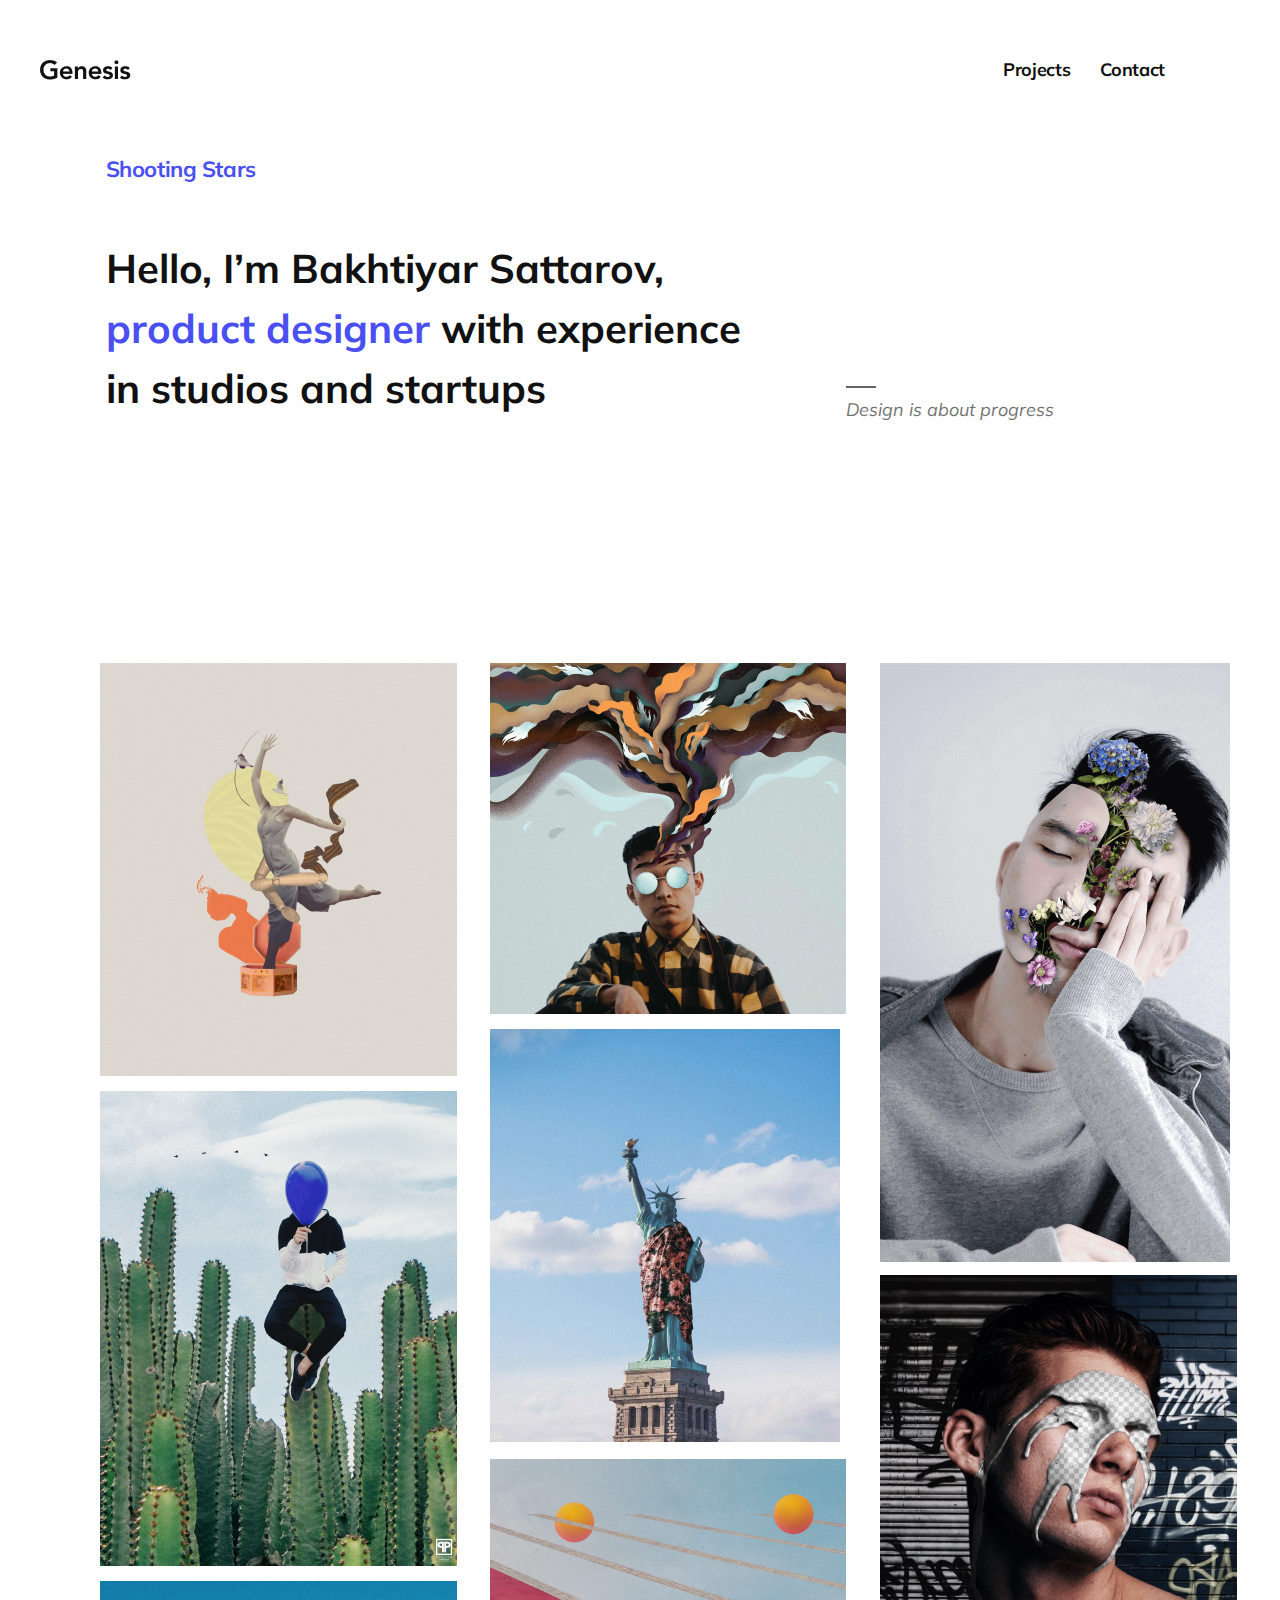
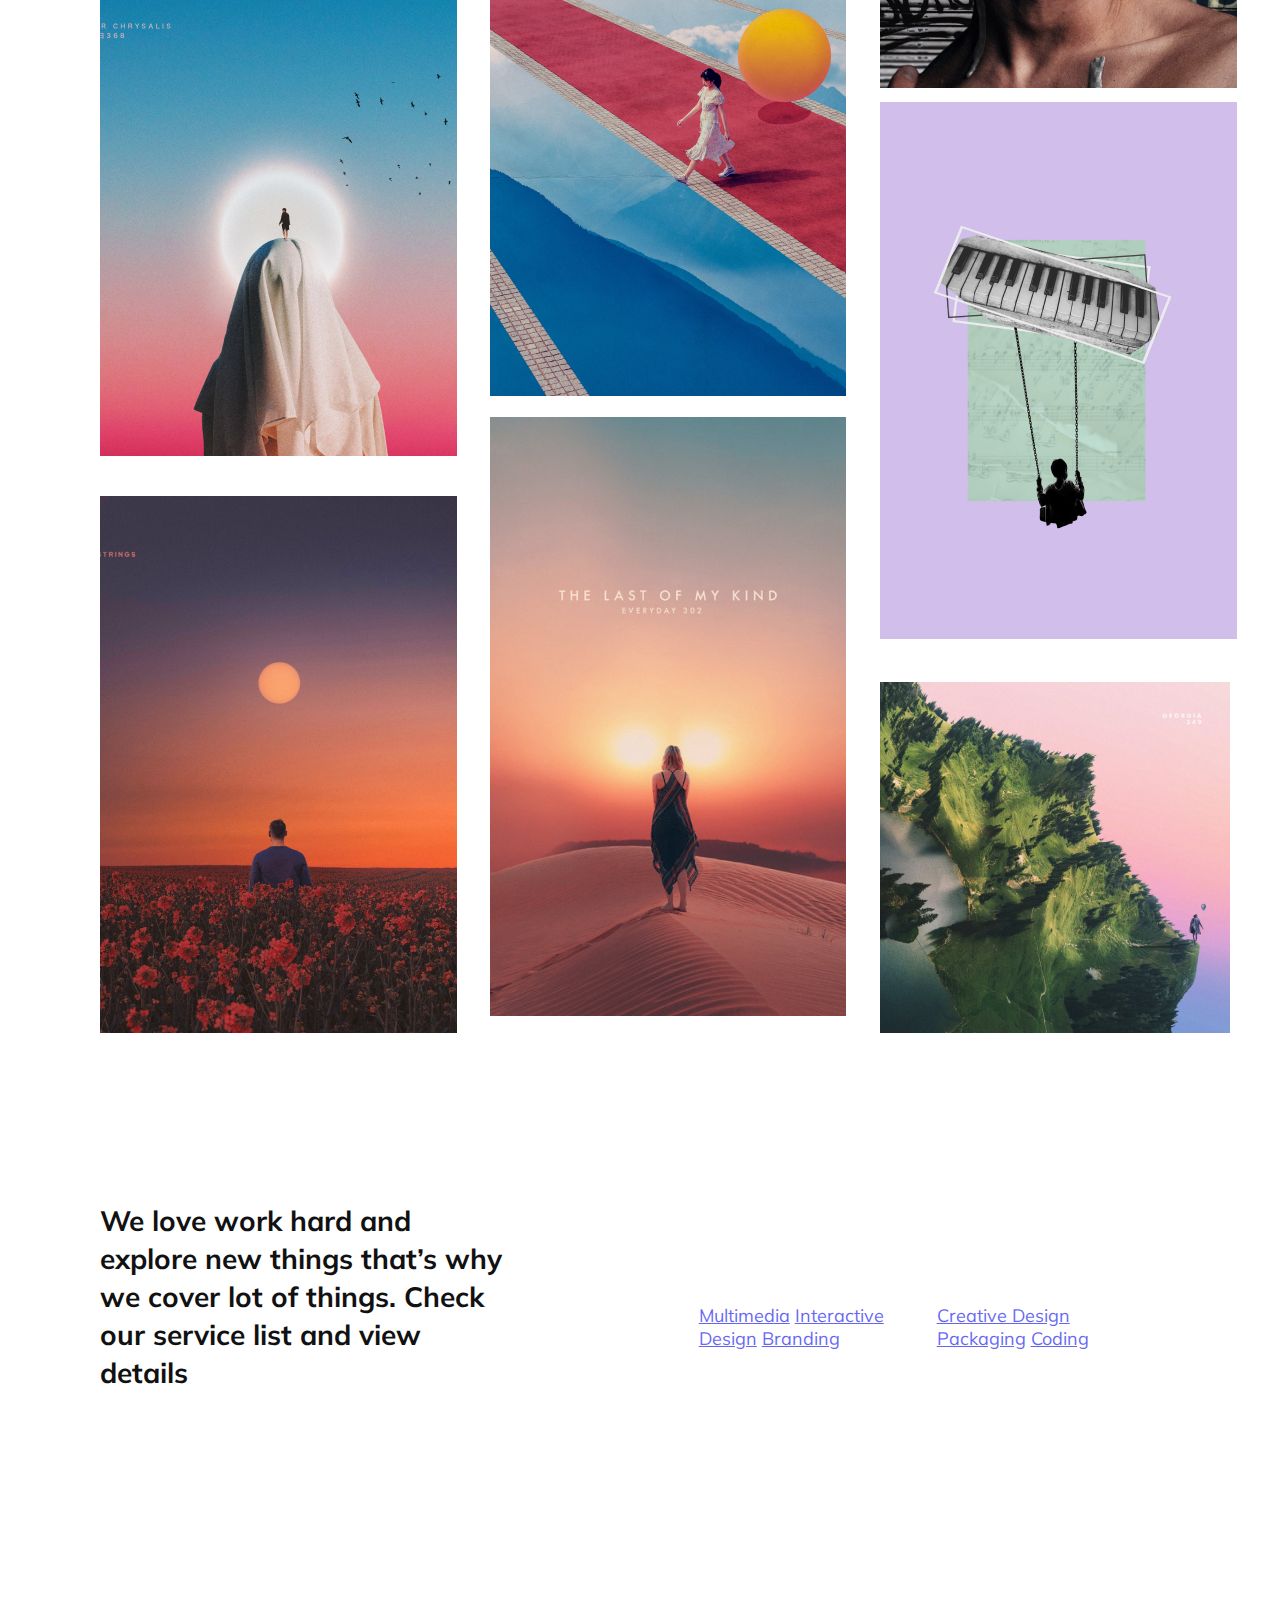
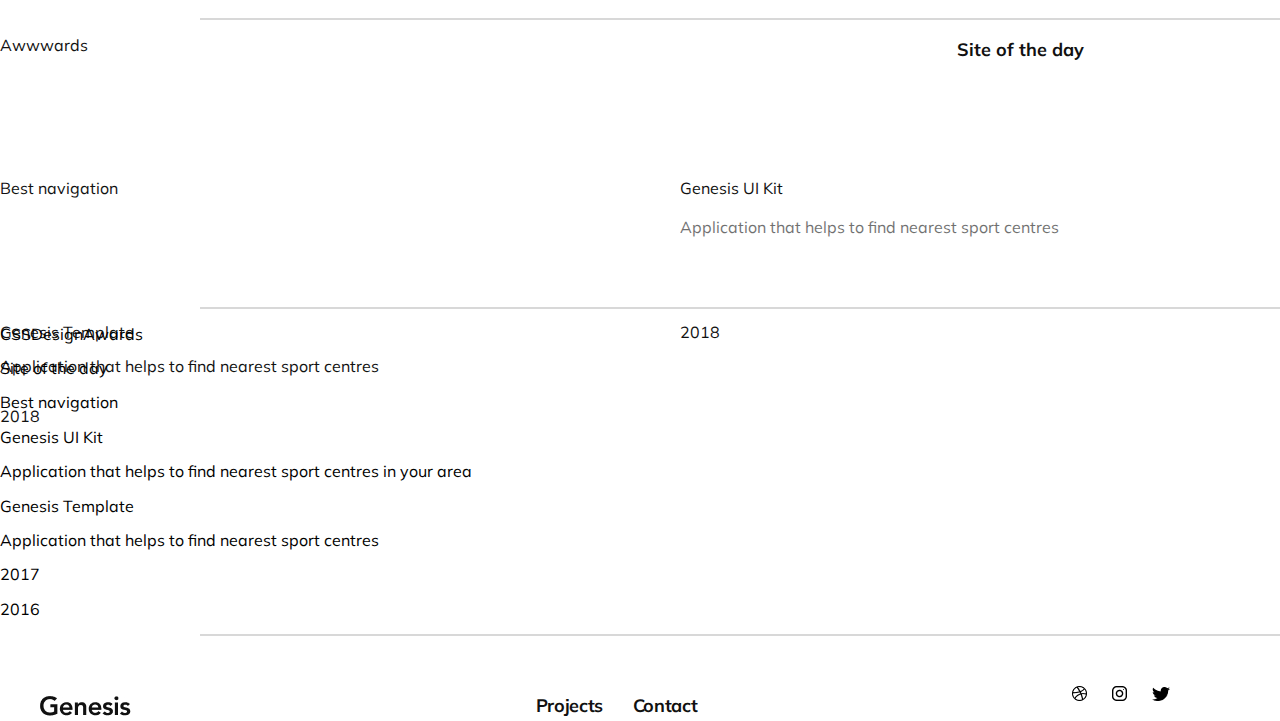
==== index.html @ 19cd3005 "commented and organized the sections in index.html" ====
<!DOCTYPE html>
<html lang="en">
<head>
    <meta charset="UTF-8">
    <meta http-equiv="X-UA-Compatible" content="IE=edge">
    <meta name="viewport" content="width=device-width, initial-scale=1.0">
    <link rel="stylesheet" href="Styles/normalize.css">
    <link rel="stylesheet" href="Styles/index.css">
    <link href="https://fonts.googleapis.com/css2?family=Mulish:wght@200;300;400;500;800&family=Roboto:wght@100;500&display=swap" rel="stylesheet">
    <title>Home </title>
</head>
<body>
    <!--Header-->
    <header>
        <div class="header">
            <div class="logo" ><img src="images/Logogene.jpeg" alt=""></div>
             <div class="navbar">
                   <nav>
                       <ul class="links">
                           <li class="link1"><a href="project-detail.html"> Projects</a></li>
                           <li class="link2"><a href="contact.html"> Contact</a></li>
                       </ul>
                   </nav>
              </div>
        </div>
    </header>


    <!--Main section-1-->
    <main>
        <section class="firstsection">
            <div class="shootingstars">
                <p class="textSS">Shooting Stars</p>
                <h2 class="hello-im">
                    Hello, I’m Bakhtiyar Sattarov,
                    <span class="blue">product designer</span>
                     with experience
                    in studios and startups
                </h2>
            </div>
            <div class="Designisabout">
                <p><span class="the-line"></span>Design is about progress</p>
            </div>

        </section>

        <!--Main section-2-->
        <section>
            <div class="grid-container">
                <div class="img-item1">
                    <img src="images/HomeImg1.jpeg" alt="image1">
                </div>

                <div class="img-item2">
                    <img src="images/HomeImg2.jpeg" alt="image1">
                </div>

                <div class="img-item3">
                    <img src="images/homeImg3.jpeg" alt="image1">
                </div>

                <div class="img-item4">
                    <img src="images/HomeImg4.jpeg" alt="image1">
                </div>

                <div class="img-item5">
                    <img src="images/HomeImg5.jpeg" alt="image1">
                </div>

                <div class="img-item6">
                    <img src="images/HomeImg6.jpeg" alt="image1">
                </div>
                <div class="img-item7">
                    <img src="images/HomeImg7.jpeg" alt="image1">
                </div>
                <div class="img-item8">
                    <img src="images/HomeImg8.jpeg" alt="image1">
                </div>
                <div class="img-item9">
                    <img src="images/HomeImg9.jpeg" alt="image1">
                </div>
                <div class="img-item10">
                    <img src="images/HomeImg10.jpeg" alt="image1">
                </div>
                <div class="img-item11">
                    <img src="images/HomeImg11.jpeg" alt="image1">
                </div>
                <div class="img-item12">
                    <img src="images/HomeImg12.jpeg" alt="image1">
                </div>
            </div>


    <!--Main section-3-->
        </section>
        <section class="welovetext">
          <p class="welovepara">We love work hard and explore new things 
            that’s why we cover lot of things. Check our 
            service list and view details</p>
          <div class="multimedia">
            <ul>
                <a href="#">Multimedia</a>
                <a href="#">Interactive Design</a>
                <a href="#">Branding</a>
            </ul>
            <ul>
                <a href="#">Creative Design</a>
                <a href="#">Packaging</a>
                <a href="#">Coding</a>
            </ul>
          </div>
        </section>
        <section>

            <div class="borderline"></div>
            
            <div class="container-1">
                 <div><p class="awwards">Awwwards</p></div>
                 <div class="SiteOf"><p>Site of the day</p></div>
                 <div class="BestNavi"><p>Best navigation</p></div>
                 <div>
                    <p class="genkit">Genesis UI Kit</p> 
                    <p class="Application"> Application that helps to find nearest sport centres</p>
                 </div>
                 <div>
                    <p>Genesis Template</p>
                    <p>Application that helps to find nearest sport centres</p>
                 </div>
                <div> <p class="2018">2018</p></div> 
                <div><p class="2018">2018</p></div>
            </div>
             
            <div class="borderline"></div>

            <div class="container-2">
                <div class="CSSDesignAwards"><p >CSSDesignAwards</p></div>
                <div class="sitebest">
                    <p> Site of the day</p>
                    <p>Best navigation</p>
                </div>
                
                <div class="genesisTEMKIT">
                    <p>Genesis UI Kit</p>
                    <p>Application that helps to find nearest sport centres
                        in your area</p>
                    <p>Genesis Template</p>
                    <p>Application that helps to find nearest sport centres</p>
                </div>
              
                <div class="2017-2016">
                    <p>2017</p>
                <p>2016</p>
                </div>

            </div>

            <div class="borderline"></div>
        </section>
    </main>


    <!--Footer-->
    <footer>
        <div class="footer">
            <div class="header">
                <div class="logo" ><img src="images/Logogene.jpeg" alt=""></div>
                 <div class="navbar">
                       <nav>
                           <ul class="links">
                               <li class="link1"><a href="project-detail.html"> Projects</a></li>
                               <li class="link2"><a href="contact.html"> Contact</a></li>
                           </ul>
                       </nav>
                  </div>
                  <div class="socialslogo">
                    <img src="images/dribbble-logo.png" alt="Basketball">
                    <img src="images/instagram.png" alt="instagram logo">
                    <img src="images/twitter-logo-silhouette.png" alt="Twitter Logo">
                </div>
            </div>
        </div>

    </footer>
</body>
</html>
---- Styles/index.css ----
/* Home Page START*/
body {
  width: 1360px;
  height: 3840px;
  font-family: "Mulish";
  font-style: normal;
}

/*Header section*/
.header {
  display: -webkit-box;
  display: -ms-flexbox;
  display: flex;
  -webkit-box-orient: horizontal;
  -webkit-box-direction: normal;
      -ms-flex-direction: row;
          flex-direction: row;
  -webkit-box-pack: justify;
      -ms-flex-pack: justify;
          justify-content: space-between;
  -ms-flex-line-pack: center;
      align-content: center;
  max-width: 1180px;
  height: 23px;
  font-size: 18px;
  font-weight: 700;
  line-height: 23px;
  margin-top: 40px;
}

.logo {
  margin-left: 40px;
  margin-top: 20px;
}

.navbar a {
  text-decoration: none;
  margin: 15px;
  font-style: normal;
  font-weight: 700;
  font-size: 18px;
  line-height: 23px;
  letter-spacing: -0.346154px;
  color: #111111;
}

.links {
  display: -webkit-box;
  display: -ms-flexbox;
  display: flex;
  -webkit-box-orient: horizontal;
  -webkit-box-direction: normal;
      -ms-flex-direction: row;
          flex-direction: row;
  list-style: none;
}

.link1:hover, .link2:hover {
  color: #4A4FF2;
  text-decoration: underline;
}

/* First Section start*/
.firstsection {
  display: -webkit-box;
  display: -ms-flexbox;
  display: flex;
  -webkit-box-orient: horizontal;
  -webkit-box-direction: normal;
      -ms-flex-direction: row;
          flex-direction: row;
  -webkit-box-pack: space-evenly;
      -ms-flex-pack: space-evenly;
          justify-content: space-evenly;
  height: 500px;
}

.shootingstars {
  display: -webkit-box;
  display: -ms-flexbox;
  display: flex;
  -webkit-box-pack: start;
      -ms-flex-pack: start;
          justify-content: flex-start;
  text-align: start;
  -webkit-box-orient: vertical;
  -webkit-box-direction: normal;
      -ms-flex-direction: column;
          flex-direction: column;
  max-width: 635px;
  height: 251px;
  margin-top: 70px;
}

.textSS {
  font-weight: 700;
  font-size: 22px;
  line-height: 28px;
  letter-spacing: -0.423077px;
  color: #4A4FF2;
}

.hello-im {
  font-weight: 700;
  font-size: 40px;
  line-height: 60px;
  color: #111111;
}

.productdesigner {
  font-weight: 700;
  font-size: 40px;
  line-height: 60px;
  color: #4A4FF2;
}

.blue {
  color: #4A4FF2;
}

.Designisabout {
  display: -webkit-box;
  display: -ms-flexbox;
  display: flex;
  -webkit-box-pack: end;
      -ms-flex-pack: end;
          justify-content: flex-end;
  padding-right: 200px;
  font-style: italic;
  font-weight: 400;
  font-size: 18px;
  line-height: 23px;
  color: #111111;
  mix-blend-mode: normal;
  opacity: 0.6;
  margin-top: 300px;
}

.the-line {
  display: block;
  height: 2px;
  width: 30px;
  background-color: black;
  border-radius: 0px;
  margin-top: 5px;
  margin-bottom: 10px;
}

/* First Section end*/
/* Grid-container Start*/
.grid-container {
  display: -ms-grid;
  display: grid;
  margin: 100px;
  -ms-grid-columns: 1fr 10px 1fr 10px 1fr 10px 1fr 10px 1fr 10px 1fr 10px 1fr 10px 1fr 10px 1fr;
  grid-template-columns: repeat(9, 1fr);
  -ms-grid-rows: 1 10px 1 10px 1 10px 1 10px 1 10px 1 10px 1 10px 1 10px 1 10px 1 10px 1 10px 1 10px 1 10px 1 10px 1 10px 1 10px 1 10px 1 10px 1 10px 1 10px 1 10px 1 10px 1 10px 1 10px 1 10px 1 10px 1 10px 1 10px 1 10px 1 10px 1 10px 1;
  grid-template-rows: repeat(32, 1);
  gap: 10px;
  -webkit-box-pack: space-evenly;
      -ms-flex-pack: space-evenly;
          justify-content: space-evenly;
  -ms-flex-line-pack: center;
      align-content: center;
}
.grid-container > *:nth-child(1) {
  -ms-grid-row: 1;
  -ms-grid-column: 1;
}
.grid-container > *:nth-child(2) {
  -ms-grid-row: 1;
  -ms-grid-column: 3;
}
.grid-container > *:nth-child(3) {
  -ms-grid-row: 1;
  -ms-grid-column: 5;
}
.grid-container > *:nth-child(4) {
  -ms-grid-row: 1;
  -ms-grid-column: 7;
}
.grid-container > *:nth-child(5) {
  -ms-grid-row: 1;
  -ms-grid-column: 9;
}
.grid-container > *:nth-child(6) {
  -ms-grid-row: 1;
  -ms-grid-column: 11;
}
.grid-container > *:nth-child(7) {
  -ms-grid-row: 1;
  -ms-grid-column: 13;
}
.grid-container > *:nth-child(8) {
  -ms-grid-row: 1;
  -ms-grid-column: 15;
}
.grid-container > *:nth-child(9) {
  -ms-grid-row: 1;
  -ms-grid-column: 17;
}
.grid-container > *:nth-child(10) {
  -ms-grid-row: 3;
  -ms-grid-column: 1;
}
.grid-container > *:nth-child(11) {
  -ms-grid-row: 3;
  -ms-grid-column: 3;
}
.grid-container > *:nth-child(12) {
  -ms-grid-row: 3;
  -ms-grid-column: 5;
}
.grid-container > *:nth-child(13) {
  -ms-grid-row: 3;
  -ms-grid-column: 7;
}
.grid-container > *:nth-child(14) {
  -ms-grid-row: 3;
  -ms-grid-column: 9;
}
.grid-container > *:nth-child(15) {
  -ms-grid-row: 3;
  -ms-grid-column: 11;
}
.grid-container > *:nth-child(16) {
  -ms-grid-row: 3;
  -ms-grid-column: 13;
}
.grid-container > *:nth-child(17) {
  -ms-grid-row: 3;
  -ms-grid-column: 15;
}
.grid-container > *:nth-child(18) {
  -ms-grid-row: 3;
  -ms-grid-column: 17;
}
.grid-container > *:nth-child(19) {
  -ms-grid-row: 5;
  -ms-grid-column: 1;
}
.grid-container > *:nth-child(20) {
  -ms-grid-row: 5;
  -ms-grid-column: 3;
}
.grid-container > *:nth-child(21) {
  -ms-grid-row: 5;
  -ms-grid-column: 5;
}
.grid-container > *:nth-child(22) {
  -ms-grid-row: 5;
  -ms-grid-column: 7;
}
.grid-container > *:nth-child(23) {
  -ms-grid-row: 5;
  -ms-grid-column: 9;
}
.grid-container > *:nth-child(24) {
  -ms-grid-row: 5;
  -ms-grid-column: 11;
}
.grid-container > *:nth-child(25) {
  -ms-grid-row: 5;
  -ms-grid-column: 13;
}
.grid-container > *:nth-child(26) {
  -ms-grid-row: 5;
  -ms-grid-column: 15;
}
.grid-container > *:nth-child(27) {
  -ms-grid-row: 5;
  -ms-grid-column: 17;
}
.grid-container > *:nth-child(28) {
  -ms-grid-row: 7;
  -ms-grid-column: 1;
}
.grid-container > *:nth-child(29) {
  -ms-grid-row: 7;
  -ms-grid-column: 3;
}
.grid-container > *:nth-child(30) {
  -ms-grid-row: 7;
  -ms-grid-column: 5;
}
.grid-container > *:nth-child(31) {
  -ms-grid-row: 7;
  -ms-grid-column: 7;
}
.grid-container > *:nth-child(32) {
  -ms-grid-row: 7;
  -ms-grid-column: 9;
}
.grid-container > *:nth-child(33) {
  -ms-grid-row: 7;
  -ms-grid-column: 11;
}
.grid-container > *:nth-child(34) {
  -ms-grid-row: 7;
  -ms-grid-column: 13;
}
.grid-container > *:nth-child(35) {
  -ms-grid-row: 7;
  -ms-grid-column: 15;
}
.grid-container > *:nth-child(36) {
  -ms-grid-row: 7;
  -ms-grid-column: 17;
}
.grid-container > *:nth-child(37) {
  -ms-grid-row: 9;
  -ms-grid-column: 1;
}
.grid-container > *:nth-child(38) {
  -ms-grid-row: 9;
  -ms-grid-column: 3;
}
.grid-container > *:nth-child(39) {
  -ms-grid-row: 9;
  -ms-grid-column: 5;
}
.grid-container > *:nth-child(40) {
  -ms-grid-row: 9;
  -ms-grid-column: 7;
}
.grid-container > *:nth-child(41) {
  -ms-grid-row: 9;
  -ms-grid-column: 9;
}
.grid-container > *:nth-child(42) {
  -ms-grid-row: 9;
  -ms-grid-column: 11;
}
.grid-container > *:nth-child(43) {
  -ms-grid-row: 9;
  -ms-grid-column: 13;
}
.grid-container > *:nth-child(44) {
  -ms-grid-row: 9;
  -ms-grid-column: 15;
}
.grid-container > *:nth-child(45) {
  -ms-grid-row: 9;
  -ms-grid-column: 17;
}
.grid-container > *:nth-child(46) {
  -ms-grid-row: 11;
  -ms-grid-column: 1;
}
.grid-container > *:nth-child(47) {
  -ms-grid-row: 11;
  -ms-grid-column: 3;
}
.grid-container > *:nth-child(48) {
  -ms-grid-row: 11;
  -ms-grid-column: 5;
}
.grid-container > *:nth-child(49) {
  -ms-grid-row: 11;
  -ms-grid-column: 7;
}
.grid-container > *:nth-child(50) {
  -ms-grid-row: 11;
  -ms-grid-column: 9;
}
.grid-container > *:nth-child(51) {
  -ms-grid-row: 11;
  -ms-grid-column: 11;
}
.grid-container > *:nth-child(52) {
  -ms-grid-row: 11;
  -ms-grid-column: 13;
}
.grid-container > *:nth-child(53) {
  -ms-grid-row: 11;
  -ms-grid-column: 15;
}
.grid-container > *:nth-child(54) {
  -ms-grid-row: 11;
  -ms-grid-column: 17;
}
.grid-container > *:nth-child(55) {
  -ms-grid-row: 13;
  -ms-grid-column: 1;
}
.grid-container > *:nth-child(56) {
  -ms-grid-row: 13;
  -ms-grid-column: 3;
}
.grid-container > *:nth-child(57) {
  -ms-grid-row: 13;
  -ms-grid-column: 5;
}
.grid-container > *:nth-child(58) {
  -ms-grid-row: 13;
  -ms-grid-column: 7;
}
.grid-container > *:nth-child(59) {
  -ms-grid-row: 13;
  -ms-grid-column: 9;
}
.grid-container > *:nth-child(60) {
  -ms-grid-row: 13;
  -ms-grid-column: 11;
}
.grid-container > *:nth-child(61) {
  -ms-grid-row: 13;
  -ms-grid-column: 13;
}
.grid-container > *:nth-child(62) {
  -ms-grid-row: 13;
  -ms-grid-column: 15;
}
.grid-container > *:nth-child(63) {
  -ms-grid-row: 13;
  -ms-grid-column: 17;
}
.grid-container > *:nth-child(64) {
  -ms-grid-row: 15;
  -ms-grid-column: 1;
}
.grid-container > *:nth-child(65) {
  -ms-grid-row: 15;
  -ms-grid-column: 3;
}
.grid-container > *:nth-child(66) {
  -ms-grid-row: 15;
  -ms-grid-column: 5;
}
.grid-container > *:nth-child(67) {
  -ms-grid-row: 15;
  -ms-grid-column: 7;
}
.grid-container > *:nth-child(68) {
  -ms-grid-row: 15;
  -ms-grid-column: 9;
}
.grid-container > *:nth-child(69) {
  -ms-grid-row: 15;
  -ms-grid-column: 11;
}
.grid-container > *:nth-child(70) {
  -ms-grid-row: 15;
  -ms-grid-column: 13;
}
.grid-container > *:nth-child(71) {
  -ms-grid-row: 15;
  -ms-grid-column: 15;
}
.grid-container > *:nth-child(72) {
  -ms-grid-row: 15;
  -ms-grid-column: 17;
}
.grid-container > *:nth-child(73) {
  -ms-grid-row: 17;
  -ms-grid-column: 1;
}
.grid-container > *:nth-child(74) {
  -ms-grid-row: 17;
  -ms-grid-column: 3;
}
.grid-container > *:nth-child(75) {
  -ms-grid-row: 17;
  -ms-grid-column: 5;
}
.grid-container > *:nth-child(76) {
  -ms-grid-row: 17;
  -ms-grid-column: 7;
}
.grid-container > *:nth-child(77) {
  -ms-grid-row: 17;
  -ms-grid-column: 9;
}
.grid-container > *:nth-child(78) {
  -ms-grid-row: 17;
  -ms-grid-column: 11;
}
.grid-container > *:nth-child(79) {
  -ms-grid-row: 17;
  -ms-grid-column: 13;
}
.grid-container > *:nth-child(80) {
  -ms-grid-row: 17;
  -ms-grid-column: 15;
}
.grid-container > *:nth-child(81) {
  -ms-grid-row: 17;
  -ms-grid-column: 17;
}
.grid-container > *:nth-child(82) {
  -ms-grid-row: 19;
  -ms-grid-column: 1;
}
.grid-container > *:nth-child(83) {
  -ms-grid-row: 19;
  -ms-grid-column: 3;
}
.grid-container > *:nth-child(84) {
  -ms-grid-row: 19;
  -ms-grid-column: 5;
}
.grid-container > *:nth-child(85) {
  -ms-grid-row: 19;
  -ms-grid-column: 7;
}
.grid-container > *:nth-child(86) {
  -ms-grid-row: 19;
  -ms-grid-column: 9;
}
.grid-container > *:nth-child(87) {
  -ms-grid-row: 19;
  -ms-grid-column: 11;
}
.grid-container > *:nth-child(88) {
  -ms-grid-row: 19;
  -ms-grid-column: 13;
}
.grid-container > *:nth-child(89) {
  -ms-grid-row: 19;
  -ms-grid-column: 15;
}
.grid-container > *:nth-child(90) {
  -ms-grid-row: 19;
  -ms-grid-column: 17;
}
.grid-container > *:nth-child(91) {
  -ms-grid-row: 21;
  -ms-grid-column: 1;
}
.grid-container > *:nth-child(92) {
  -ms-grid-row: 21;
  -ms-grid-column: 3;
}
.grid-container > *:nth-child(93) {
  -ms-grid-row: 21;
  -ms-grid-column: 5;
}
.grid-container > *:nth-child(94) {
  -ms-grid-row: 21;
  -ms-grid-column: 7;
}
.grid-container > *:nth-child(95) {
  -ms-grid-row: 21;
  -ms-grid-column: 9;
}
.grid-container > *:nth-child(96) {
  -ms-grid-row: 21;
  -ms-grid-column: 11;
}
.grid-container > *:nth-child(97) {
  -ms-grid-row: 21;
  -ms-grid-column: 13;
}
.grid-container > *:nth-child(98) {
  -ms-grid-row: 21;
  -ms-grid-column: 15;
}
.grid-container > *:nth-child(99) {
  -ms-grid-row: 21;
  -ms-grid-column: 17;
}
.grid-container > *:nth-child(100) {
  -ms-grid-row: 23;
  -ms-grid-column: 1;
}
.grid-container > *:nth-child(101) {
  -ms-grid-row: 23;
  -ms-grid-column: 3;
}
.grid-container > *:nth-child(102) {
  -ms-grid-row: 23;
  -ms-grid-column: 5;
}
.grid-container > *:nth-child(103) {
  -ms-grid-row: 23;
  -ms-grid-column: 7;
}
.grid-container > *:nth-child(104) {
  -ms-grid-row: 23;
  -ms-grid-column: 9;
}
.grid-container > *:nth-child(105) {
  -ms-grid-row: 23;
  -ms-grid-column: 11;
}
.grid-container > *:nth-child(106) {
  -ms-grid-row: 23;
  -ms-grid-column: 13;
}
.grid-container > *:nth-child(107) {
  -ms-grid-row: 23;
  -ms-grid-column: 15;
}
.grid-container > *:nth-child(108) {
  -ms-grid-row: 23;
  -ms-grid-column: 17;
}
.grid-container > *:nth-child(109) {
  -ms-grid-row: 25;
  -ms-grid-column: 1;
}
.grid-container > *:nth-child(110) {
  -ms-grid-row: 25;
  -ms-grid-column: 3;
}
.grid-container > *:nth-child(111) {
  -ms-grid-row: 25;
  -ms-grid-column: 5;
}
.grid-container > *:nth-child(112) {
  -ms-grid-row: 25;
  -ms-grid-column: 7;
}
.grid-container > *:nth-child(113) {
  -ms-grid-row: 25;
  -ms-grid-column: 9;
}
.grid-container > *:nth-child(114) {
  -ms-grid-row: 25;
  -ms-grid-column: 11;
}
.grid-container > *:nth-child(115) {
  -ms-grid-row: 25;
  -ms-grid-column: 13;
}
.grid-container > *:nth-child(116) {
  -ms-grid-row: 25;
  -ms-grid-column: 15;
}
.grid-container > *:nth-child(117) {
  -ms-grid-row: 25;
  -ms-grid-column: 17;
}
.grid-container > *:nth-child(118) {
  -ms-grid-row: 27;
  -ms-grid-column: 1;
}
.grid-container > *:nth-child(119) {
  -ms-grid-row: 27;
  -ms-grid-column: 3;
}
.grid-container > *:nth-child(120) {
  -ms-grid-row: 27;
  -ms-grid-column: 5;
}
.grid-container > *:nth-child(121) {
  -ms-grid-row: 27;
  -ms-grid-column: 7;
}
.grid-container > *:nth-child(122) {
  -ms-grid-row: 27;
  -ms-grid-column: 9;
}
.grid-container > *:nth-child(123) {
  -ms-grid-row: 27;
  -ms-grid-column: 11;
}
.grid-container > *:nth-child(124) {
  -ms-grid-row: 27;
  -ms-grid-column: 13;
}
.grid-container > *:nth-child(125) {
  -ms-grid-row: 27;
  -ms-grid-column: 15;
}
.grid-container > *:nth-child(126) {
  -ms-grid-row: 27;
  -ms-grid-column: 17;
}
.grid-container > *:nth-child(127) {
  -ms-grid-row: 29;
  -ms-grid-column: 1;
}
.grid-container > *:nth-child(128) {
  -ms-grid-row: 29;
  -ms-grid-column: 3;
}
.grid-container > *:nth-child(129) {
  -ms-grid-row: 29;
  -ms-grid-column: 5;
}
.grid-container > *:nth-child(130) {
  -ms-grid-row: 29;
  -ms-grid-column: 7;
}
.grid-container > *:nth-child(131) {
  -ms-grid-row: 29;
  -ms-grid-column: 9;
}
.grid-container > *:nth-child(132) {
  -ms-grid-row: 29;
  -ms-grid-column: 11;
}
.grid-container > *:nth-child(133) {
  -ms-grid-row: 29;
  -ms-grid-column: 13;
}
.grid-container > *:nth-child(134) {
  -ms-grid-row: 29;
  -ms-grid-column: 15;
}
.grid-container > *:nth-child(135) {
  -ms-grid-row: 29;
  -ms-grid-column: 17;
}
.grid-container > *:nth-child(136) {
  -ms-grid-row: 31;
  -ms-grid-column: 1;
}
.grid-container > *:nth-child(137) {
  -ms-grid-row: 31;
  -ms-grid-column: 3;
}
.grid-container > *:nth-child(138) {
  -ms-grid-row: 31;
  -ms-grid-column: 5;
}
.grid-container > *:nth-child(139) {
  -ms-grid-row: 31;
  -ms-grid-column: 7;
}
.grid-container > *:nth-child(140) {
  -ms-grid-row: 31;
  -ms-grid-column: 9;
}
.grid-container > *:nth-child(141) {
  -ms-grid-row: 31;
  -ms-grid-column: 11;
}
.grid-container > *:nth-child(142) {
  -ms-grid-row: 31;
  -ms-grid-column: 13;
}
.grid-container > *:nth-child(143) {
  -ms-grid-row: 31;
  -ms-grid-column: 15;
}
.grid-container > *:nth-child(144) {
  -ms-grid-row: 31;
  -ms-grid-column: 17;
}
.grid-container > *:nth-child(145) {
  -ms-grid-row: 33;
  -ms-grid-column: 1;
}
.grid-container > *:nth-child(146) {
  -ms-grid-row: 33;
  -ms-grid-column: 3;
}
.grid-container > *:nth-child(147) {
  -ms-grid-row: 33;
  -ms-grid-column: 5;
}
.grid-container > *:nth-child(148) {
  -ms-grid-row: 33;
  -ms-grid-column: 7;
}
.grid-container > *:nth-child(149) {
  -ms-grid-row: 33;
  -ms-grid-column: 9;
}
.grid-container > *:nth-child(150) {
  -ms-grid-row: 33;
  -ms-grid-column: 11;
}
.grid-container > *:nth-child(151) {
  -ms-grid-row: 33;
  -ms-grid-column: 13;
}
.grid-container > *:nth-child(152) {
  -ms-grid-row: 33;
  -ms-grid-column: 15;
}
.grid-container > *:nth-child(153) {
  -ms-grid-row: 33;
  -ms-grid-column: 17;
}
.grid-container > *:nth-child(154) {
  -ms-grid-row: 35;
  -ms-grid-column: 1;
}
.grid-container > *:nth-child(155) {
  -ms-grid-row: 35;
  -ms-grid-column: 3;
}
.grid-container > *:nth-child(156) {
  -ms-grid-row: 35;
  -ms-grid-column: 5;
}
.grid-container > *:nth-child(157) {
  -ms-grid-row: 35;
  -ms-grid-column: 7;
}
.grid-container > *:nth-child(158) {
  -ms-grid-row: 35;
  -ms-grid-column: 9;
}
.grid-container > *:nth-child(159) {
  -ms-grid-row: 35;
  -ms-grid-column: 11;
}
.grid-container > *:nth-child(160) {
  -ms-grid-row: 35;
  -ms-grid-column: 13;
}
.grid-container > *:nth-child(161) {
  -ms-grid-row: 35;
  -ms-grid-column: 15;
}
.grid-container > *:nth-child(162) {
  -ms-grid-row: 35;
  -ms-grid-column: 17;
}
.grid-container > *:nth-child(163) {
  -ms-grid-row: 37;
  -ms-grid-column: 1;
}
.grid-container > *:nth-child(164) {
  -ms-grid-row: 37;
  -ms-grid-column: 3;
}
.grid-container > *:nth-child(165) {
  -ms-grid-row: 37;
  -ms-grid-column: 5;
}
.grid-container > *:nth-child(166) {
  -ms-grid-row: 37;
  -ms-grid-column: 7;
}
.grid-container > *:nth-child(167) {
  -ms-grid-row: 37;
  -ms-grid-column: 9;
}
.grid-container > *:nth-child(168) {
  -ms-grid-row: 37;
  -ms-grid-column: 11;
}
.grid-container > *:nth-child(169) {
  -ms-grid-row: 37;
  -ms-grid-column: 13;
}
.grid-container > *:nth-child(170) {
  -ms-grid-row: 37;
  -ms-grid-column: 15;
}
.grid-container > *:nth-child(171) {
  -ms-grid-row: 37;
  -ms-grid-column: 17;
}
.grid-container > *:nth-child(172) {
  -ms-grid-row: 39;
  -ms-grid-column: 1;
}
.grid-container > *:nth-child(173) {
  -ms-grid-row: 39;
  -ms-grid-column: 3;
}
.grid-container > *:nth-child(174) {
  -ms-grid-row: 39;
  -ms-grid-column: 5;
}
.grid-container > *:nth-child(175) {
  -ms-grid-row: 39;
  -ms-grid-column: 7;
}
.grid-container > *:nth-child(176) {
  -ms-grid-row: 39;
  -ms-grid-column: 9;
}
.grid-container > *:nth-child(177) {
  -ms-grid-row: 39;
  -ms-grid-column: 11;
}
.grid-container > *:nth-child(178) {
  -ms-grid-row: 39;
  -ms-grid-column: 13;
}
.grid-container > *:nth-child(179) {
  -ms-grid-row: 39;
  -ms-grid-column: 15;
}
.grid-container > *:nth-child(180) {
  -ms-grid-row: 39;
  -ms-grid-column: 17;
}
.grid-container > *:nth-child(181) {
  -ms-grid-row: 41;
  -ms-grid-column: 1;
}
.grid-container > *:nth-child(182) {
  -ms-grid-row: 41;
  -ms-grid-column: 3;
}
.grid-container > *:nth-child(183) {
  -ms-grid-row: 41;
  -ms-grid-column: 5;
}
.grid-container > *:nth-child(184) {
  -ms-grid-row: 41;
  -ms-grid-column: 7;
}
.grid-container > *:nth-child(185) {
  -ms-grid-row: 41;
  -ms-grid-column: 9;
}
.grid-container > *:nth-child(186) {
  -ms-grid-row: 41;
  -ms-grid-column: 11;
}
.grid-container > *:nth-child(187) {
  -ms-grid-row: 41;
  -ms-grid-column: 13;
}
.grid-container > *:nth-child(188) {
  -ms-grid-row: 41;
  -ms-grid-column: 15;
}
.grid-container > *:nth-child(189) {
  -ms-grid-row: 41;
  -ms-grid-column: 17;
}
.grid-container > *:nth-child(190) {
  -ms-grid-row: 43;
  -ms-grid-column: 1;
}
.grid-container > *:nth-child(191) {
  -ms-grid-row: 43;
  -ms-grid-column: 3;
}
.grid-container > *:nth-child(192) {
  -ms-grid-row: 43;
  -ms-grid-column: 5;
}
.grid-container > *:nth-child(193) {
  -ms-grid-row: 43;
  -ms-grid-column: 7;
}
.grid-container > *:nth-child(194) {
  -ms-grid-row: 43;
  -ms-grid-column: 9;
}
.grid-container > *:nth-child(195) {
  -ms-grid-row: 43;
  -ms-grid-column: 11;
}
.grid-container > *:nth-child(196) {
  -ms-grid-row: 43;
  -ms-grid-column: 13;
}
.grid-container > *:nth-child(197) {
  -ms-grid-row: 43;
  -ms-grid-column: 15;
}
.grid-container > *:nth-child(198) {
  -ms-grid-row: 43;
  -ms-grid-column: 17;
}
.grid-container > *:nth-child(199) {
  -ms-grid-row: 45;
  -ms-grid-column: 1;
}
.grid-container > *:nth-child(200) {
  -ms-grid-row: 45;
  -ms-grid-column: 3;
}
.grid-container > *:nth-child(201) {
  -ms-grid-row: 45;
  -ms-grid-column: 5;
}
.grid-container > *:nth-child(202) {
  -ms-grid-row: 45;
  -ms-grid-column: 7;
}
.grid-container > *:nth-child(203) {
  -ms-grid-row: 45;
  -ms-grid-column: 9;
}
.grid-container > *:nth-child(204) {
  -ms-grid-row: 45;
  -ms-grid-column: 11;
}
.grid-container > *:nth-child(205) {
  -ms-grid-row: 45;
  -ms-grid-column: 13;
}
.grid-container > *:nth-child(206) {
  -ms-grid-row: 45;
  -ms-grid-column: 15;
}
.grid-container > *:nth-child(207) {
  -ms-grid-row: 45;
  -ms-grid-column: 17;
}
.grid-container > *:nth-child(208) {
  -ms-grid-row: 47;
  -ms-grid-column: 1;
}
.grid-container > *:nth-child(209) {
  -ms-grid-row: 47;
  -ms-grid-column: 3;
}
.grid-container > *:nth-child(210) {
  -ms-grid-row: 47;
  -ms-grid-column: 5;
}
.grid-container > *:nth-child(211) {
  -ms-grid-row: 47;
  -ms-grid-column: 7;
}
.grid-container > *:nth-child(212) {
  -ms-grid-row: 47;
  -ms-grid-column: 9;
}
.grid-container > *:nth-child(213) {
  -ms-grid-row: 47;
  -ms-grid-column: 11;
}
.grid-container > *:nth-child(214) {
  -ms-grid-row: 47;
  -ms-grid-column: 13;
}
.grid-container > *:nth-child(215) {
  -ms-grid-row: 47;
  -ms-grid-column: 15;
}
.grid-container > *:nth-child(216) {
  -ms-grid-row: 47;
  -ms-grid-column: 17;
}
.grid-container > *:nth-child(217) {
  -ms-grid-row: 49;
  -ms-grid-column: 1;
}
.grid-container > *:nth-child(218) {
  -ms-grid-row: 49;
  -ms-grid-column: 3;
}
.grid-container > *:nth-child(219) {
  -ms-grid-row: 49;
  -ms-grid-column: 5;
}
.grid-container > *:nth-child(220) {
  -ms-grid-row: 49;
  -ms-grid-column: 7;
}
.grid-container > *:nth-child(221) {
  -ms-grid-row: 49;
  -ms-grid-column: 9;
}
.grid-container > *:nth-child(222) {
  -ms-grid-row: 49;
  -ms-grid-column: 11;
}
.grid-container > *:nth-child(223) {
  -ms-grid-row: 49;
  -ms-grid-column: 13;
}
.grid-container > *:nth-child(224) {
  -ms-grid-row: 49;
  -ms-grid-column: 15;
}
.grid-container > *:nth-child(225) {
  -ms-grid-row: 49;
  -ms-grid-column: 17;
}
.grid-container > *:nth-child(226) {
  -ms-grid-row: 51;
  -ms-grid-column: 1;
}
.grid-container > *:nth-child(227) {
  -ms-grid-row: 51;
  -ms-grid-column: 3;
}
.grid-container > *:nth-child(228) {
  -ms-grid-row: 51;
  -ms-grid-column: 5;
}
.grid-container > *:nth-child(229) {
  -ms-grid-row: 51;
  -ms-grid-column: 7;
}
.grid-container > *:nth-child(230) {
  -ms-grid-row: 51;
  -ms-grid-column: 9;
}
.grid-container > *:nth-child(231) {
  -ms-grid-row: 51;
  -ms-grid-column: 11;
}
.grid-container > *:nth-child(232) {
  -ms-grid-row: 51;
  -ms-grid-column: 13;
}
.grid-container > *:nth-child(233) {
  -ms-grid-row: 51;
  -ms-grid-column: 15;
}
.grid-container > *:nth-child(234) {
  -ms-grid-row: 51;
  -ms-grid-column: 17;
}
.grid-container > *:nth-child(235) {
  -ms-grid-row: 53;
  -ms-grid-column: 1;
}
.grid-container > *:nth-child(236) {
  -ms-grid-row: 53;
  -ms-grid-column: 3;
}
.grid-container > *:nth-child(237) {
  -ms-grid-row: 53;
  -ms-grid-column: 5;
}
.grid-container > *:nth-child(238) {
  -ms-grid-row: 53;
  -ms-grid-column: 7;
}
.grid-container > *:nth-child(239) {
  -ms-grid-row: 53;
  -ms-grid-column: 9;
}
.grid-container > *:nth-child(240) {
  -ms-grid-row: 53;
  -ms-grid-column: 11;
}
.grid-container > *:nth-child(241) {
  -ms-grid-row: 53;
  -ms-grid-column: 13;
}
.grid-container > *:nth-child(242) {
  -ms-grid-row: 53;
  -ms-grid-column: 15;
}
.grid-container > *:nth-child(243) {
  -ms-grid-row: 53;
  -ms-grid-column: 17;
}
.grid-container > *:nth-child(244) {
  -ms-grid-row: 55;
  -ms-grid-column: 1;
}
.grid-container > *:nth-child(245) {
  -ms-grid-row: 55;
  -ms-grid-column: 3;
}
.grid-container > *:nth-child(246) {
  -ms-grid-row: 55;
  -ms-grid-column: 5;
}
.grid-container > *:nth-child(247) {
  -ms-grid-row: 55;
  -ms-grid-column: 7;
}
.grid-container > *:nth-child(248) {
  -ms-grid-row: 55;
  -ms-grid-column: 9;
}
.grid-container > *:nth-child(249) {
  -ms-grid-row: 55;
  -ms-grid-column: 11;
}
.grid-container > *:nth-child(250) {
  -ms-grid-row: 55;
  -ms-grid-column: 13;
}
.grid-container > *:nth-child(251) {
  -ms-grid-row: 55;
  -ms-grid-column: 15;
}
.grid-container > *:nth-child(252) {
  -ms-grid-row: 55;
  -ms-grid-column: 17;
}
.grid-container > *:nth-child(253) {
  -ms-grid-row: 57;
  -ms-grid-column: 1;
}
.grid-container > *:nth-child(254) {
  -ms-grid-row: 57;
  -ms-grid-column: 3;
}
.grid-container > *:nth-child(255) {
  -ms-grid-row: 57;
  -ms-grid-column: 5;
}
.grid-container > *:nth-child(256) {
  -ms-grid-row: 57;
  -ms-grid-column: 7;
}
.grid-container > *:nth-child(257) {
  -ms-grid-row: 57;
  -ms-grid-column: 9;
}
.grid-container > *:nth-child(258) {
  -ms-grid-row: 57;
  -ms-grid-column: 11;
}
.grid-container > *:nth-child(259) {
  -ms-grid-row: 57;
  -ms-grid-column: 13;
}
.grid-container > *:nth-child(260) {
  -ms-grid-row: 57;
  -ms-grid-column: 15;
}
.grid-container > *:nth-child(261) {
  -ms-grid-row: 57;
  -ms-grid-column: 17;
}
.grid-container > *:nth-child(262) {
  -ms-grid-row: 59;
  -ms-grid-column: 1;
}
.grid-container > *:nth-child(263) {
  -ms-grid-row: 59;
  -ms-grid-column: 3;
}
.grid-container > *:nth-child(264) {
  -ms-grid-row: 59;
  -ms-grid-column: 5;
}
.grid-container > *:nth-child(265) {
  -ms-grid-row: 59;
  -ms-grid-column: 7;
}
.grid-container > *:nth-child(266) {
  -ms-grid-row: 59;
  -ms-grid-column: 9;
}
.grid-container > *:nth-child(267) {
  -ms-grid-row: 59;
  -ms-grid-column: 11;
}
.grid-container > *:nth-child(268) {
  -ms-grid-row: 59;
  -ms-grid-column: 13;
}
.grid-container > *:nth-child(269) {
  -ms-grid-row: 59;
  -ms-grid-column: 15;
}
.grid-container > *:nth-child(270) {
  -ms-grid-row: 59;
  -ms-grid-column: 17;
}
.grid-container > *:nth-child(271) {
  -ms-grid-row: 61;
  -ms-grid-column: 1;
}
.grid-container > *:nth-child(272) {
  -ms-grid-row: 61;
  -ms-grid-column: 3;
}
.grid-container > *:nth-child(273) {
  -ms-grid-row: 61;
  -ms-grid-column: 5;
}
.grid-container > *:nth-child(274) {
  -ms-grid-row: 61;
  -ms-grid-column: 7;
}
.grid-container > *:nth-child(275) {
  -ms-grid-row: 61;
  -ms-grid-column: 9;
}
.grid-container > *:nth-child(276) {
  -ms-grid-row: 61;
  -ms-grid-column: 11;
}
.grid-container > *:nth-child(277) {
  -ms-grid-row: 61;
  -ms-grid-column: 13;
}
.grid-container > *:nth-child(278) {
  -ms-grid-row: 61;
  -ms-grid-column: 15;
}
.grid-container > *:nth-child(279) {
  -ms-grid-row: 61;
  -ms-grid-column: 17;
}
.grid-container > *:nth-child(280) {
  -ms-grid-row: 63;
  -ms-grid-column: 1;
}
.grid-container > *:nth-child(281) {
  -ms-grid-row: 63;
  -ms-grid-column: 3;
}
.grid-container > *:nth-child(282) {
  -ms-grid-row: 63;
  -ms-grid-column: 5;
}
.grid-container > *:nth-child(283) {
  -ms-grid-row: 63;
  -ms-grid-column: 7;
}
.grid-container > *:nth-child(284) {
  -ms-grid-row: 63;
  -ms-grid-column: 9;
}
.grid-container > *:nth-child(285) {
  -ms-grid-row: 63;
  -ms-grid-column: 11;
}
.grid-container > *:nth-child(286) {
  -ms-grid-row: 63;
  -ms-grid-column: 13;
}
.grid-container > *:nth-child(287) {
  -ms-grid-row: 63;
  -ms-grid-column: 15;
}
.grid-container > *:nth-child(288) {
  -ms-grid-row: 63;
  -ms-grid-column: 17;
}

.img-item1 {
  -ms-grid-column: 1;
      grid-column-start: 1;
  -ms-grid-column-span: 3;
  grid-column-end: 4;
  -ms-grid-row: 1;
      grid-row-start: 1;
  -ms-grid-row-span: 7;
  grid-row-end: 8;
}

.img-item2 {
  -ms-grid-column: 4;
      grid-column-start: 4;
  -ms-grid-column-span: 3;
  grid-column-end: 7;
  -ms-grid-row: 1;
      grid-row-start: 1;
  -ms-grid-row-span: 6;
  grid-row-end: 7;
}

.img-item3 {
  -ms-grid-column: 7;
      grid-column-start: 7;
  -ms-grid-column-span: 3;
  grid-column-end: 10;
  -ms-grid-row: 1;
      grid-row-start: 1;
  -ms-grid-row-span: 10;
  grid-row-end: 11;
}

.img-item4 {
  -ms-grid-column: 1;
      grid-column-start: 1;
  -ms-grid-column-span: 3;
  grid-column-end: 4;
  -ms-grid-row: 8;
      grid-row-start: 8;
  -ms-grid-row-span: 8;
  grid-row-end: 16;
}

.img-item5 {
  -ms-grid-column: 4;
      grid-column-start: 4;
  -ms-grid-column-span: 3;
  grid-column-end: 7;
  -ms-grid-row: 7;
      grid-row-start: 7;
  -ms-grid-row-span: 7;
  grid-row-end: 14;
}

.img-item6 {
  -ms-grid-column: 7;
      grid-column-start: 7;
  -ms-grid-column-span: 3;
  grid-column-end: 10;
  -ms-grid-row: 11;
      grid-row-start: 11;
  -ms-grid-row-span: 7;
  grid-row-end: 18;
}

.img-item7 {
  -ms-grid-column: 1;
      grid-column-start: 1;
  -ms-grid-column-span: 3;
  grid-column-end: 4;
  -ms-grid-row: 16;
      grid-row-start: 16;
  -ms-grid-row-span: 8;
  grid-row-end: 24;
}

.img-item8 {
  -ms-grid-column: 4;
      grid-column-start: 4;
  -ms-grid-column-span: 3;
  grid-column-end: 7;
  -ms-grid-row: 14;
      grid-row-start: 14;
  -ms-grid-row-span: 9;
  grid-row-end: 23;
}

.img-item9 {
  -ms-grid-column: 7;
      grid-column-start: 7;
  -ms-grid-column-span: 3;
  grid-column-end: 10;
  -ms-grid-row: 18;
      grid-row-start: 18;
  -ms-grid-row-span: 7;
  grid-row-end: 25;
}

.img-item10 {
  -ms-grid-column: 1;
      grid-column-start: 1;
  -ms-grid-column-span: 3;
  grid-column-end: 4;
  -ms-grid-row: 23;
      grid-row-start: 23;
  -ms-grid-row-span: 10;
  grid-row-end: 33;
}

.img-item11 {
  -ms-grid-column: 4;
      grid-column-start: 4;
  -ms-grid-column-span: 3;
  grid-column-end: 7;
  -ms-grid-row: 22;
      grid-row-start: 22;
  -ms-grid-row-span: 11;
  grid-row-end: 33;
}

.img-item12 {
  -ms-grid-column: 7;
      grid-column-start: 7;
  -ms-grid-column-span: 3;
  grid-column-end: 10;
  -ms-grid-row: 27;
      grid-row-start: 27;
  -ms-grid-row-span: 6;
  grid-row-end: 33;
}

/* Grid-container Ends*/
/* Welovetext Starts*/
.welovetext {
  color: #111111;
  display: -webkit-box;
  display: -ms-flexbox;
  display: flex;
  -webkit-box-pack: justify;
      -ms-flex-pack: justify;
          justify-content: space-between;
  -webkit-box-align: center;
      -ms-flex-align: center;
          align-items: center;
  margin: 100px;
}

.welovepara {
  width: 635px;
  height: 251px;
  font-weight: 700;
  font-size: 28px;
  line-height: 38px;
}

.multimedia {
  font-weight: 400;
  font-size: 18px;
  line-height: 23px;
  opacity: 0.6;
  display: -webkit-box;
  display: -ms-flexbox;
  display: flex;
  -webkit-box-orient: horizontal;
  -webkit-box-direction: normal;
      -ms-flex-direction: row;
          flex-direction: row;
  -webkit-box-pack: end;
      -ms-flex-pack: end;
          justify-content: flex-end;
  margin: 150px;
}

/* Welovetext Ends*/
/* container-1 Starts*/
.borderline {
  display: block;
  height: 2px;
  max-width: 1110px;
  background: #D8D8D8;
  margin-left: 200px;
}

.container-1 {
  display: -ms-grid;
  display: grid;
  -ms-grid-rows: 50% 50%;
  -ms-grid-columns: 50% 50%;
      grid-template: 50% 50%/50% 50%;
  color: #111111;
}

.BestNavi {
  display: -ms-grid;
  display: grid;
  -ms-grid-rows: 50% 50%;
  -ms-grid-columns: 50% 50%;
      grid-template: 50% 50%/50% 50%;
  color: #111111;
}

.SiteOf {
  font-weight: 700;
  font-size: 18px;
  line-height: 23px;
  display: -webkit-box;
  display: -ms-flexbox;
  display: flex;
  -webkit-box-orient: horizontal;
  -webkit-box-direction: normal;
      -ms-flex-direction: row;
          flex-direction: row;
  -webkit-box-pack: space-evenly;
      -ms-flex-pack: space-evenly;
          justify-content: space-evenly;
}

.strong1 {
  font-weight: 400;
  font-size: 16px;
  line-height: 20px;
}

.Application {
  font-weight: 400;
  font-size: 16px;
  line-height: 26px;
  mix-blend-mode: normal;
  opacity: 0.6;
  display: -webkit-box;
  display: -ms-flexbox;
  display: flex;
  -webkit-box-orient: vertical;
  -webkit-box-direction: normal;
      -ms-flex-direction: column;
          flex-direction: column;
}

/*Container-2*/
/* Project Details Page START */
.freshTP {
  display: -webkit-box;
  display: -ms-flexbox;
  display: flex;
  -webkit-box-pack: start;
      -ms-flex-pack: start;
          justify-content: flex-start;
  text-align: start;
  -webkit-box-orient: vertical;
  -webkit-box-direction: normal;
      -ms-flex-direction: column;
          flex-direction: column;
  width: 635px;
  height: 251px;
  margin-left: 50px;
}

.freshtext {
  font-weight: 700;
  font-size: 40px;
  line-height: 55px;
  margin-top: 100px;
  margin-left: 20px;
}

.freshpara {
  font-weight: 400;
  font-size: 16px;
  line-height: 26px;
  mix-blend-mode: normal;
  opacity: 0.8;
}

.detail-info {
  display: -webkit-box;
  display: -ms-flexbox;
  display: flex;
  -webkit-box-orient: horizontal;
  -webkit-box-direction: normal;
      -ms-flex-direction: row;
          flex-direction: row;
  -webkit-box-pack: end;
      -ms-flex-pack: end;
          justify-content: flex-end;
  margin-left: 700px;
  width: 335px;
  height: 343px;
  left: 900px;
  top: 222px;
}

.LeftDetail {
  font-weight: 700;
  font-size: 18px;
  line-height: 23px;
  mix-blend-mode: normal;
  opacity: 0.5;
}

.RightDetail {
  font-weight: 700;
  font-size: 18px;
  line-height: 23px;
}

/* Footer starts */
.socialslogo img {
  margin-top: 20px;
  margin: 10px;
}
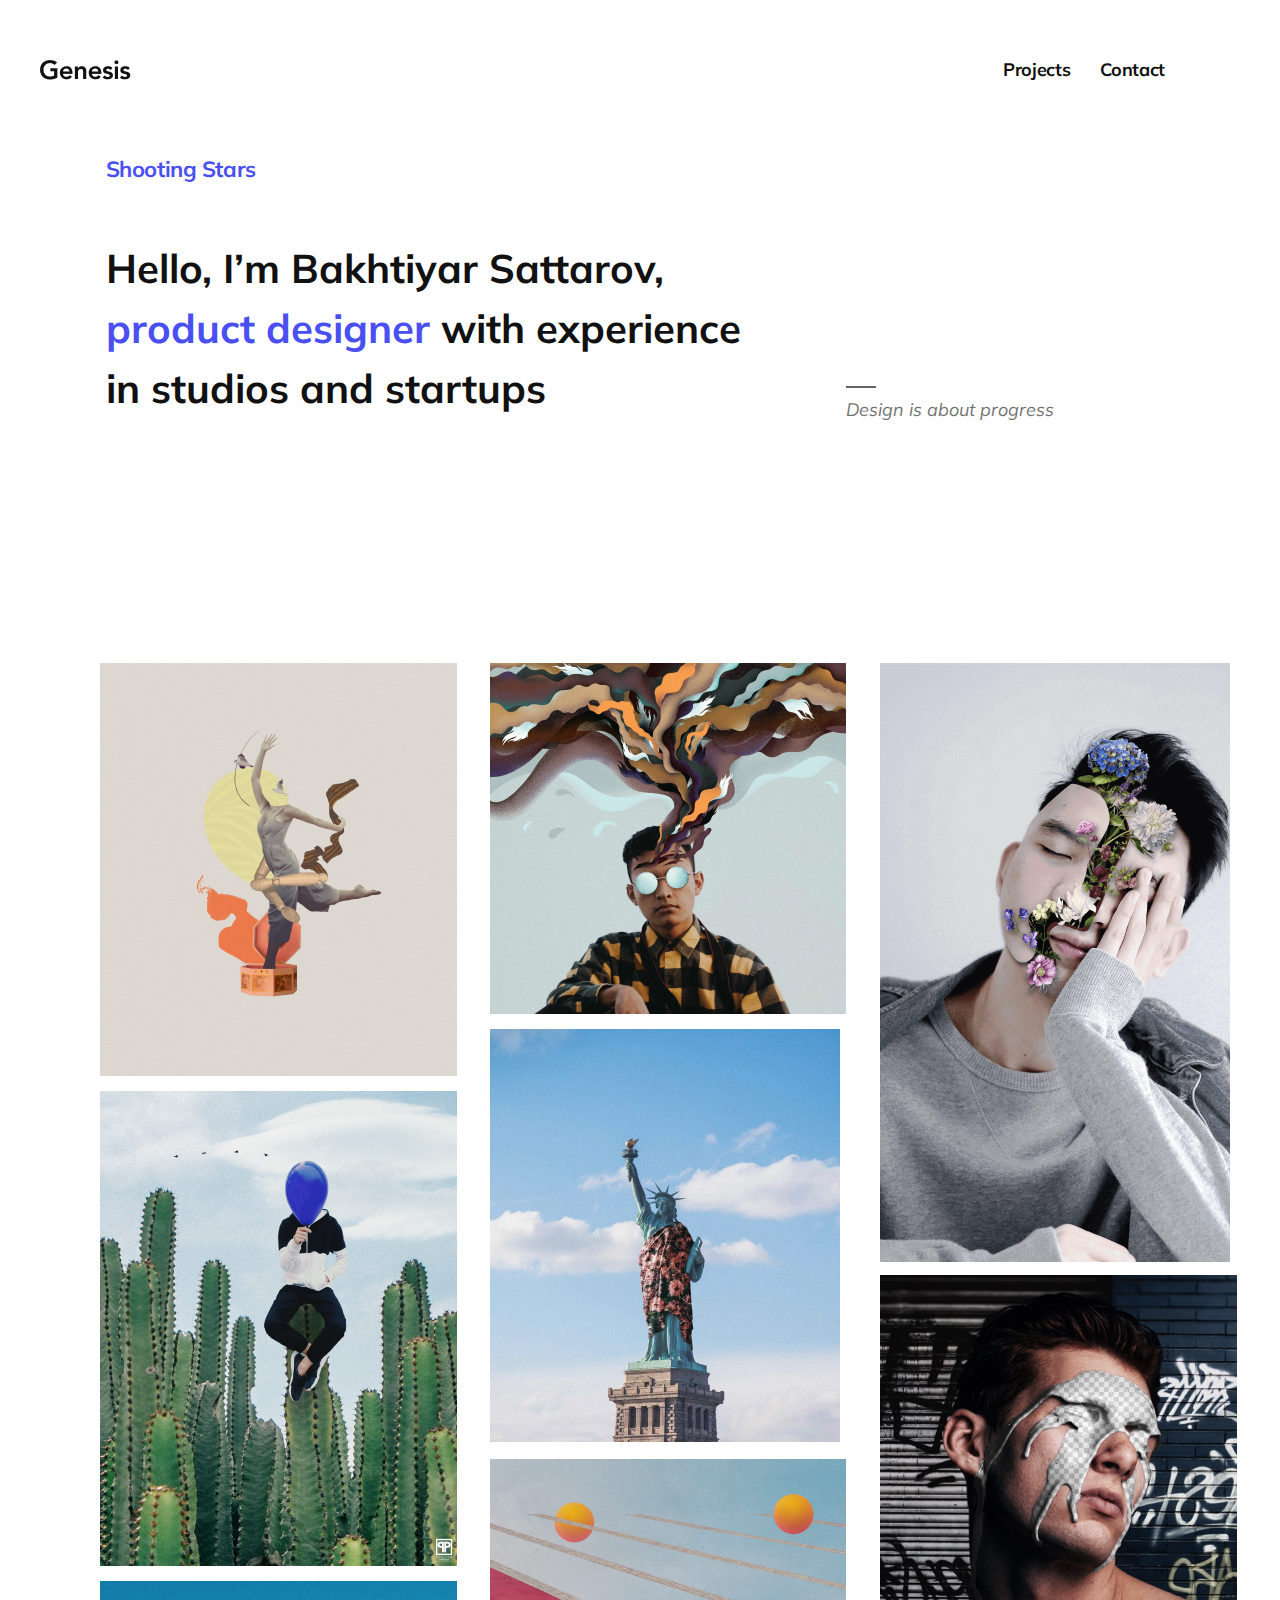
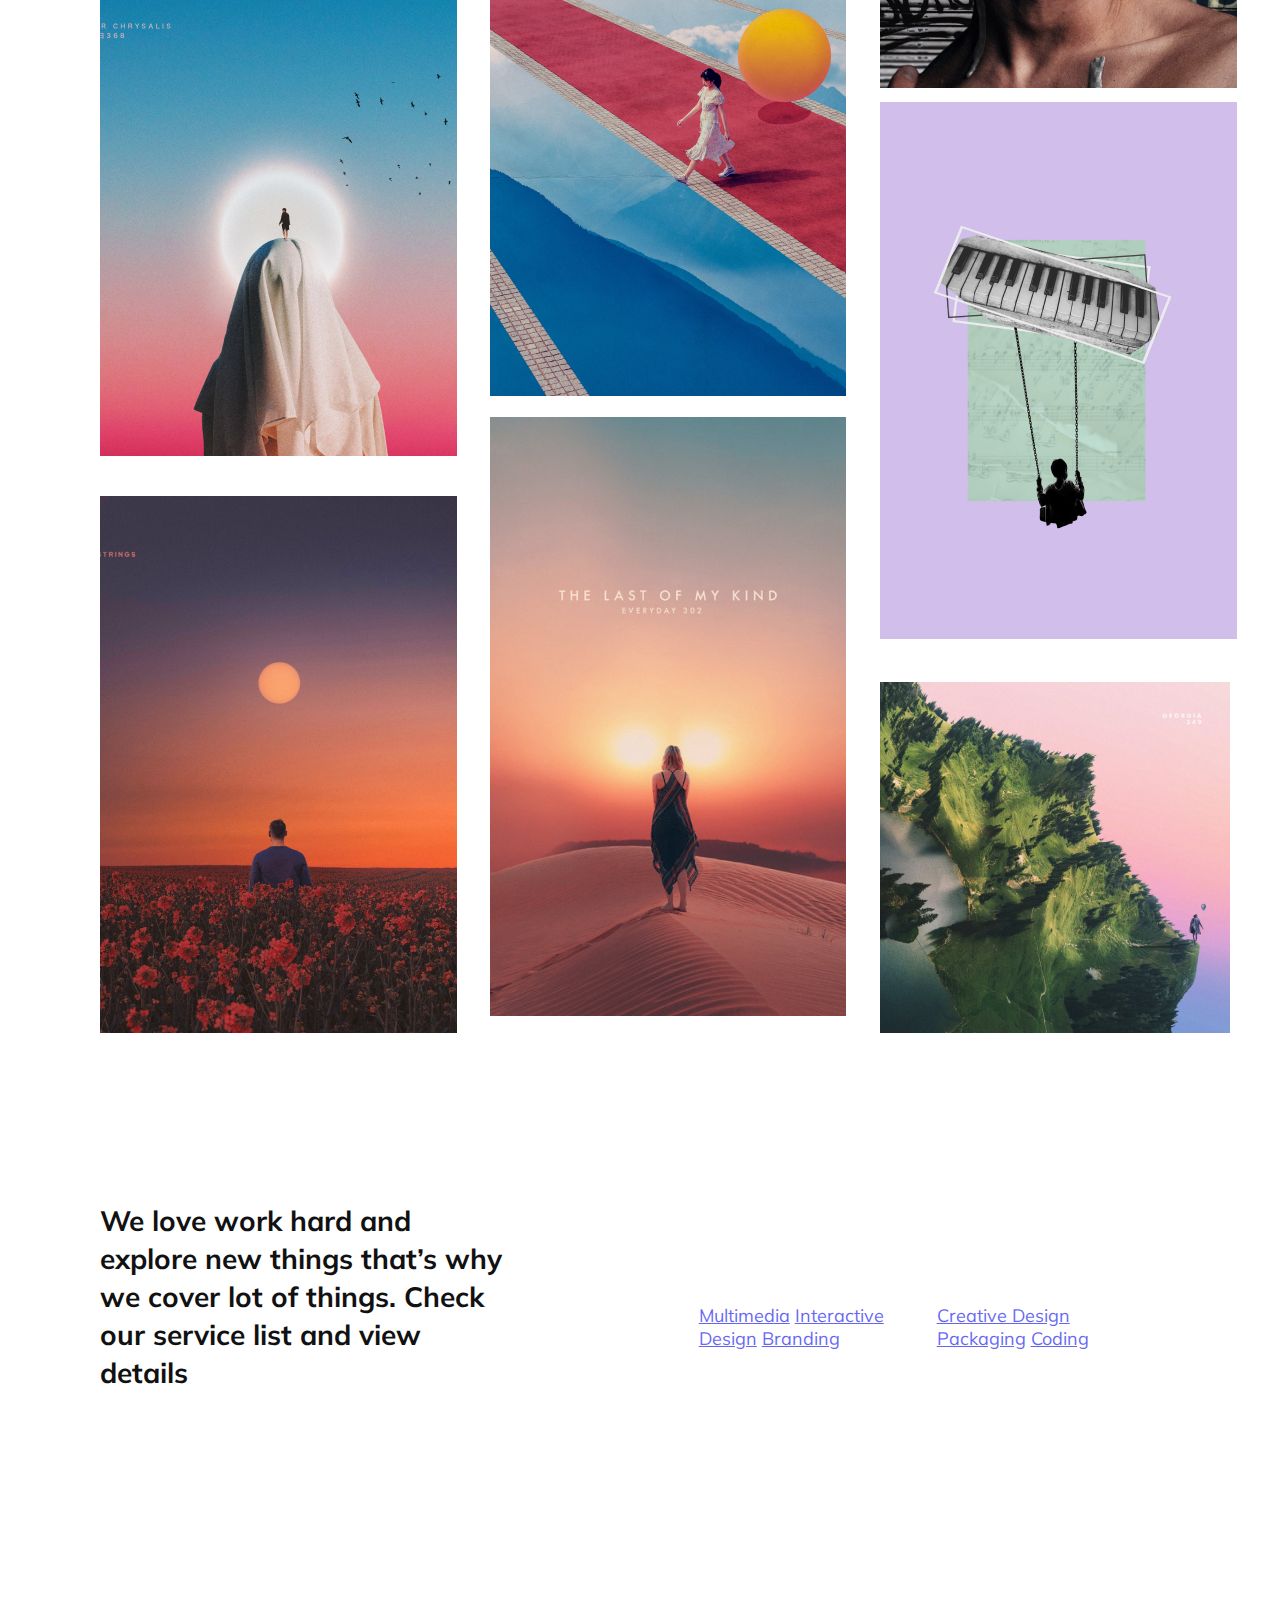
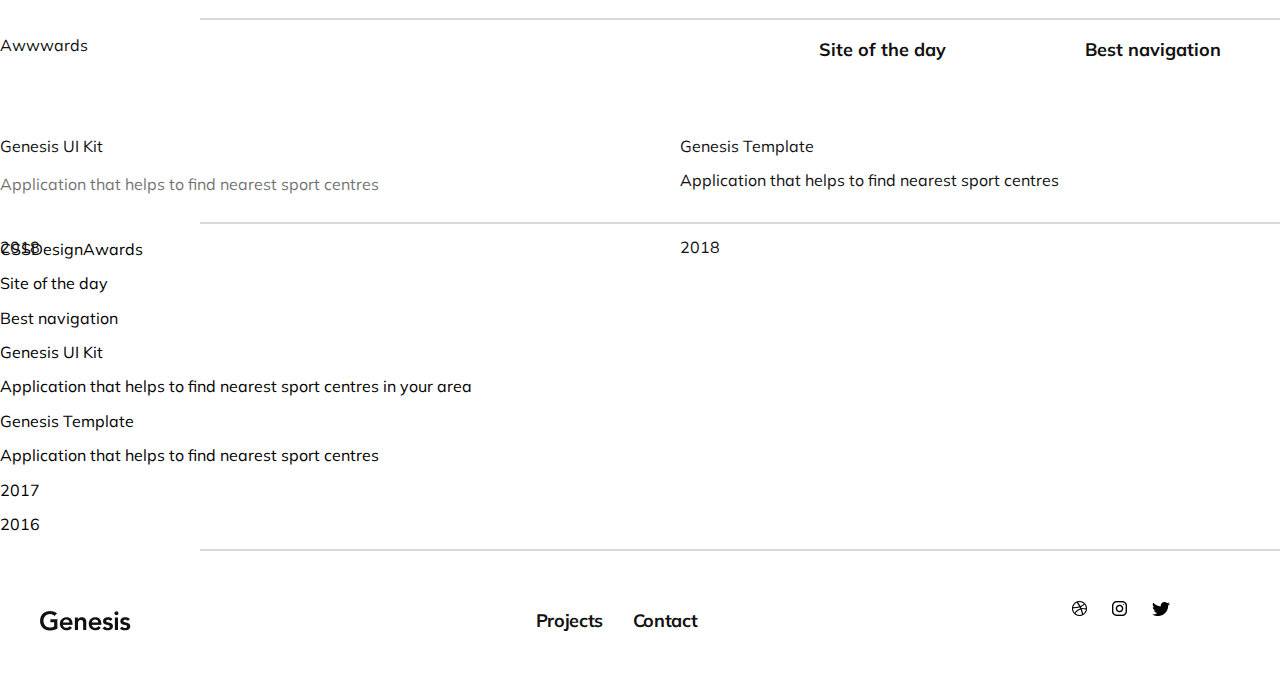
==== commit 66919ab6: "correct and easier names for index.html & index.css" ====
--- a/index.html
+++ b/index.html
@@ -113,33 +113,50 @@
         <section>
 
             <div class="borderline"></div>
+
+            <!--Container-1-->
             
             <div class="container-1">
-                 <div><p class="awwards">Awwwards</p></div>
-                 <div class="SiteOf"><p>Site of the day</p></div>
-                 <div class="BestNavi"><p>Best navigation</p></div>
-                 <div>
-                    <p class="genkit">Genesis UI Kit</p> 
-                    <p class="Application"> Application that helps to find nearest sport centres</p>
-                 </div>
-                 <div>
-                    <p>Genesis Template</p>
-                    <p>Application that helps to find nearest sport centres</p>
-                 </div>
-                <div> <p class="2018">2018</p></div> 
-                <div><p class="2018">2018</p></div>
-            </div>
+                <div>
+                   <p class="container-1-item1">Awwwards
+           
+                   </p>
+               </div>
+               
+                <div class="container-1-item2">
+                    <p>Site of the day</p>
+                    <p>Best navigation</p>
+                </div>
+
+                <div class="container-1-item3">
+                   <p class="genkit">Genesis UI Kit</p> 
+                   <p class="Application"> Application that helps to find nearest sport centres</p>
+                </div>
+                <div class="container-1-item4">
+                   <p>Genesis Template</p>
+                   <p>Application that helps to find nearest sport centres</p>
+                </div>
+
+               <div class="container-1-item5"> 
+                   <p>2018</p></div> 
+                   <p>2018</p></div> 
+               </div>
+           </div>
+
              
             <div class="borderline"></div>
 
+            
+            <!--Container-2-->
             <div class="container-2">
-                <div class="CSSDesignAwards"><p >CSSDesignAwards</p></div>
-                <div class="sitebest">
+                <div class="container-2-item1">
+                    <p >CSSDesignAwards</p></div>
+                <div class="container-2-item2">
                     <p> Site of the day</p>
                     <p>Best navigation</p>
                 </div>
                 
-                <div class="genesisTEMKIT">
+                <div class="container-2-item3">
                     <p>Genesis UI Kit</p>
                     <p>Application that helps to find nearest sport centres
                         in your area</p>
@@ -147,7 +164,7 @@
                     <p>Application that helps to find nearest sport centres</p>
                 </div>
               
-                <div class="2017-2016">
+                <div class="container-2-item4">
                     <p>2017</p>
                 <p>2016</p>
                 </div>
--- a/Styles/index.css
+++ b/Styles/index.css
@@ -1509,16 +1509,7 @@
   color: #111111;
 }
 
-.BestNavi {
-  display: -ms-grid;
-  display: grid;
-  -ms-grid-rows: 50% 50%;
-  -ms-grid-columns: 50% 50%;
-      grid-template: 50% 50%/50% 50%;
-  color: #111111;
-}
-
-.SiteOf {
+.container-1-item2 {
   font-weight: 700;
   font-size: 18px;
   line-height: 23px;
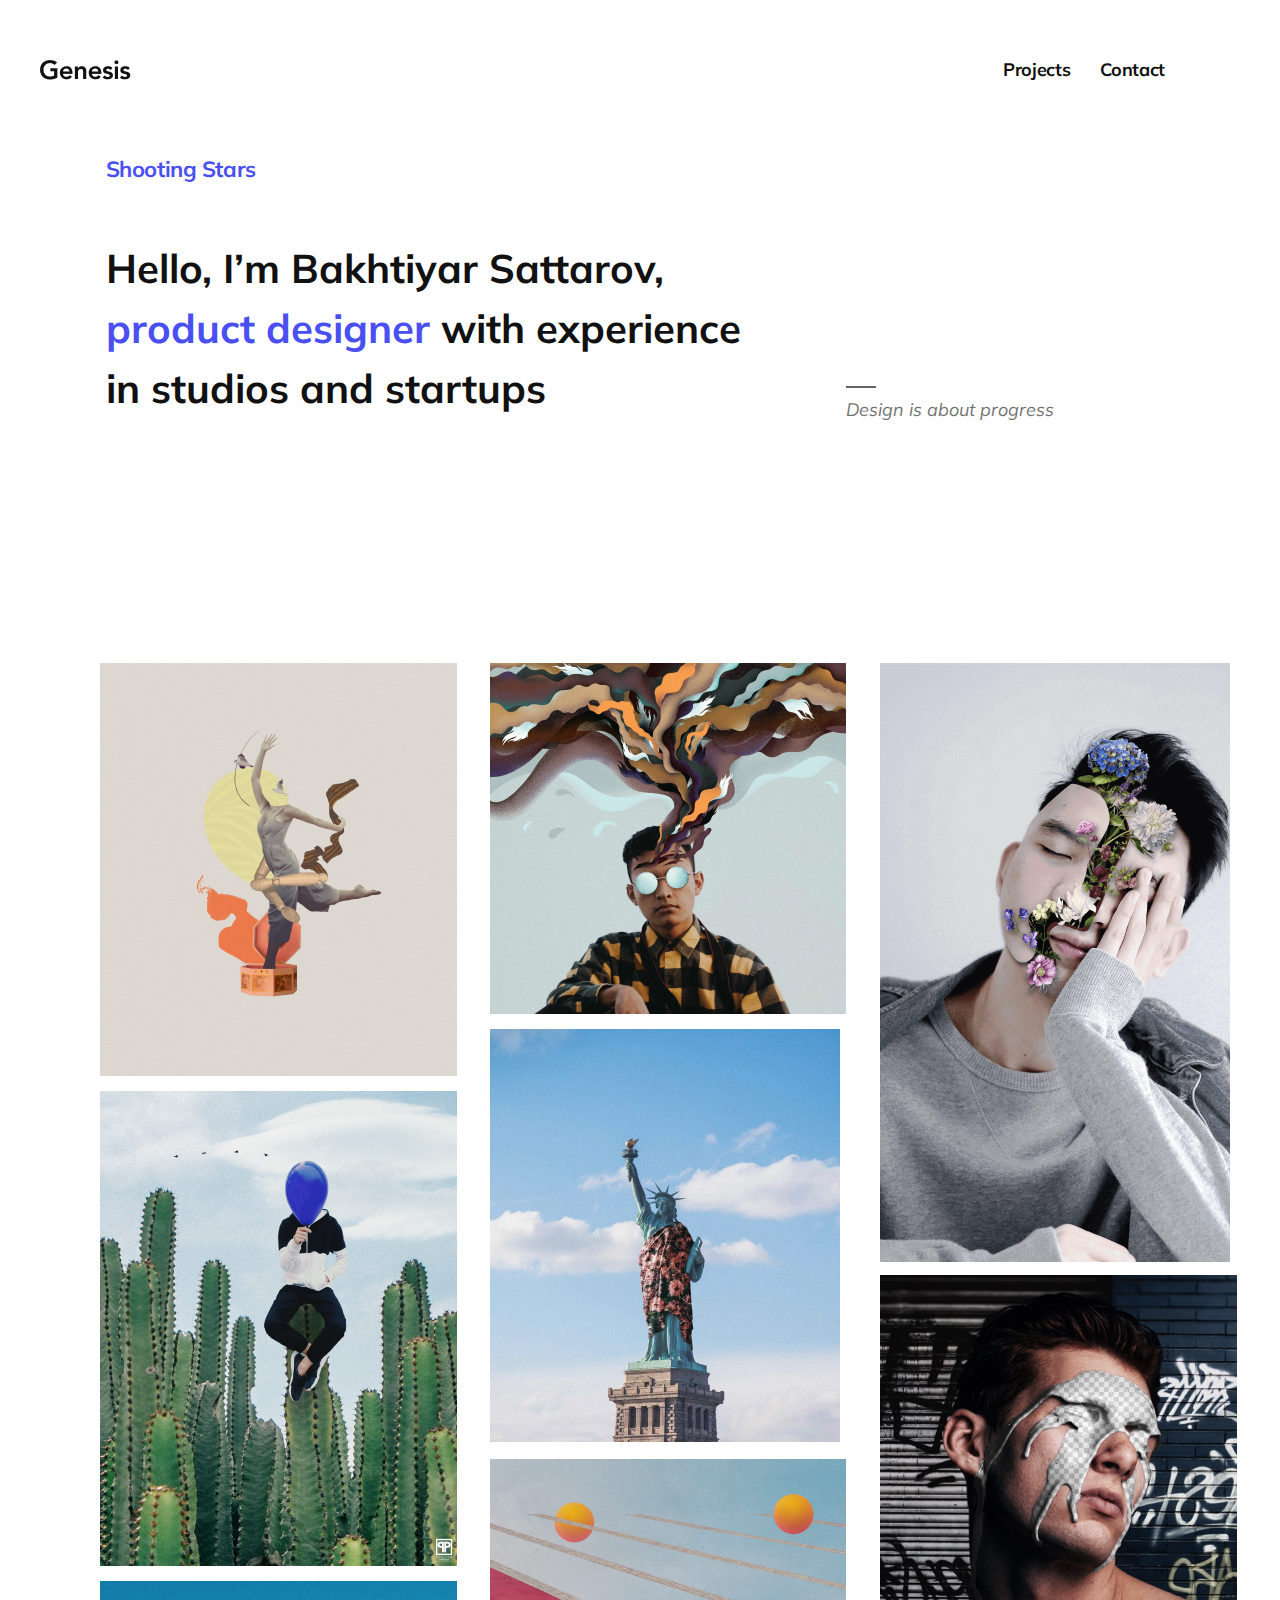
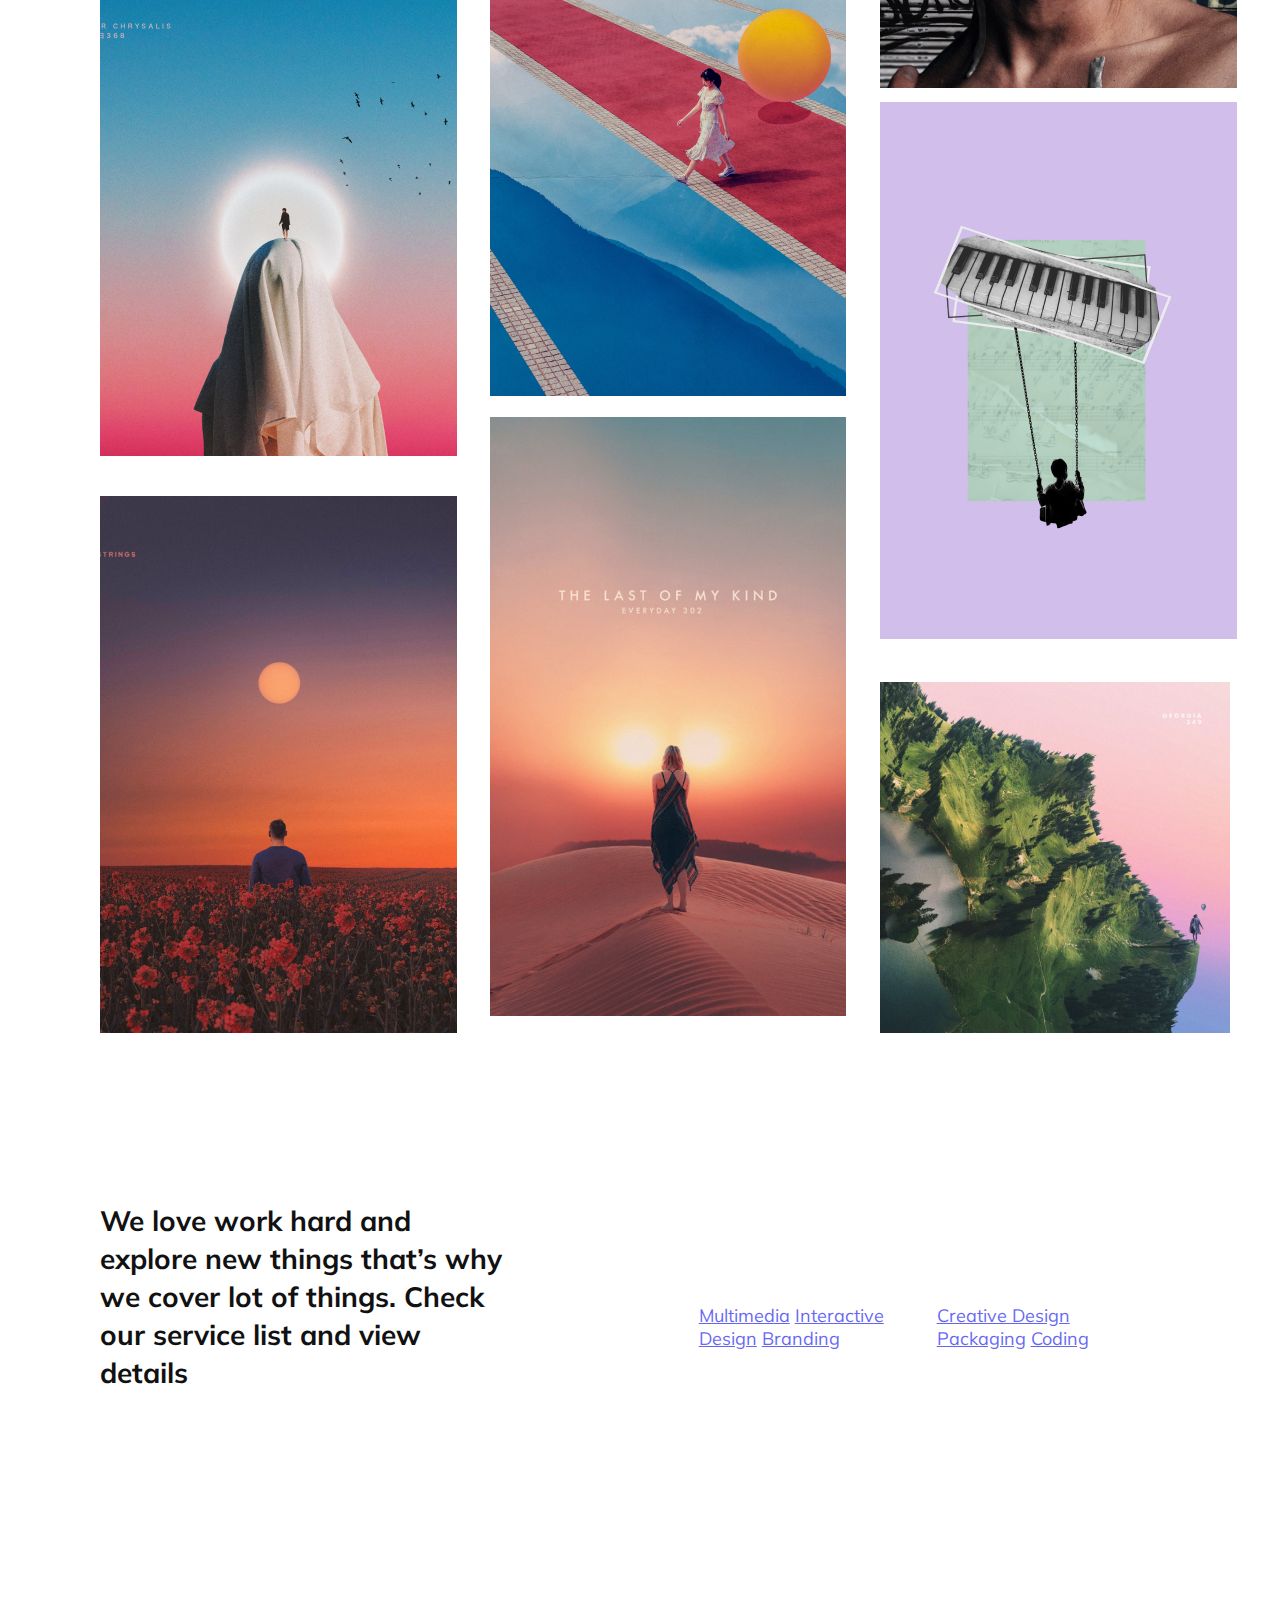
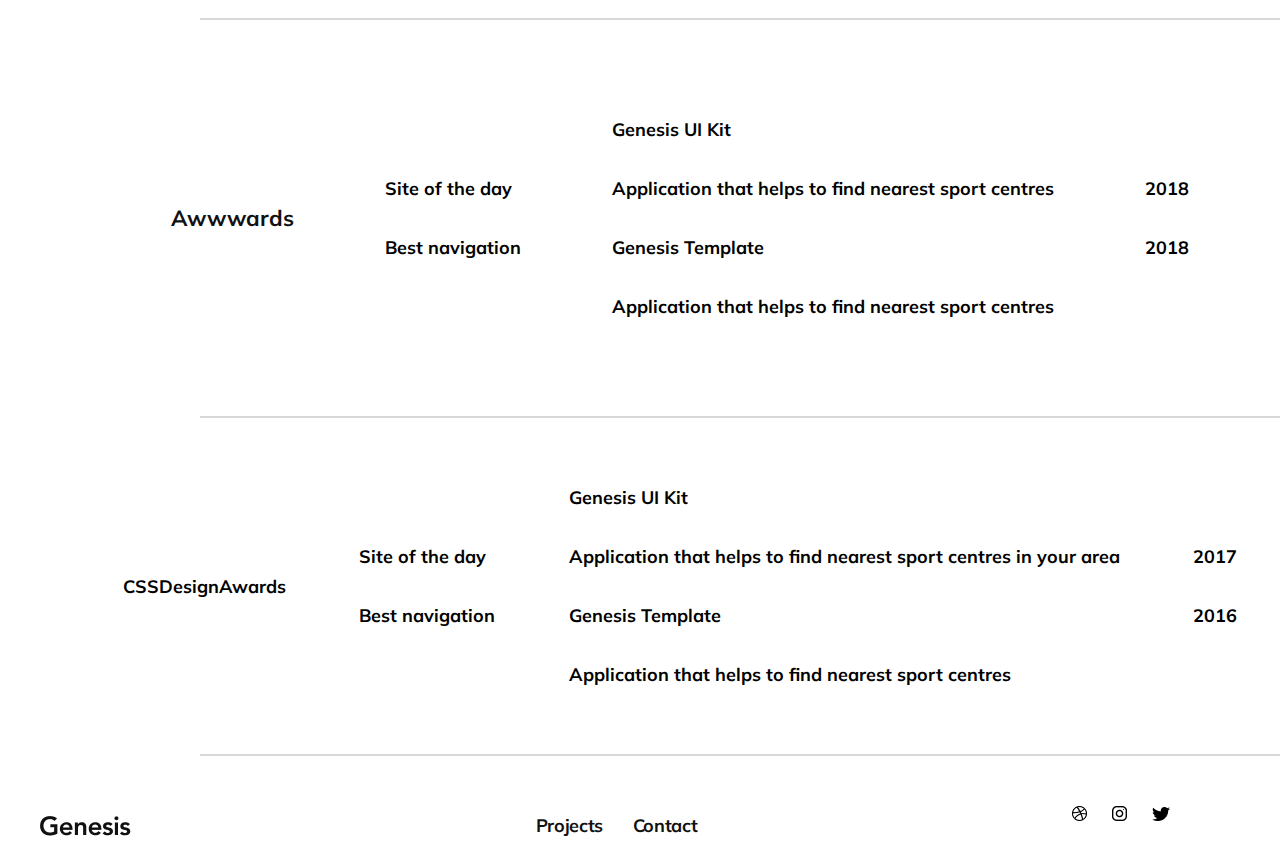
==== commit 2d42ed15: "almost done with home page" ====
--- a/index.html
+++ b/index.html
@@ -115,7 +115,7 @@
             <div class="borderline"></div>
 
             <!--Container-1-->
-            
+
             <div class="container-1">
                 <div>
                    <p class="container-1-item1">Awwwards
@@ -129,17 +129,17 @@
                 </div>
 
                 <div class="container-1-item3">
-                   <p class="genkit">Genesis UI Kit</p> 
-                   <p class="Application"> Application that helps to find nearest sport centres</p>
-                </div>
-                <div class="container-1-item4">
-                   <p>Genesis Template</p>
-                   <p>Application that helps to find nearest sport centres</p>
-                </div>
-
-               <div class="container-1-item5"> 
-                   <p>2018</p></div> 
-                   <p>2018</p></div> 
+
+                   <p class="item3strong">Genesis UI Kit</p> 
+                   <p class="item3"> Application that helps to find nearest sport centres</p>
+        
+                   <p class="item3strong">Genesis Template</p>
+                   <p class="item3">Application that helps to find nearest sport centres</p>
+                </div>
+
+               <div class="container-1-item4"> 
+                   <p>2018</p>
+                   <p>2018</p>
                </div>
            </div>
 
@@ -149,8 +149,10 @@
             
             <!--Container-2-->
             <div class="container-2">
+
                 <div class="container-2-item1">
                     <p >CSSDesignAwards</p></div>
+
                 <div class="container-2-item2">
                     <p> Site of the day</p>
                     <p>Best navigation</p>
@@ -166,7 +168,7 @@
               
                 <div class="container-2-item4">
                     <p>2017</p>
-                <p>2016</p>
+                    <p>2016</p>
                 </div>
 
             </div>
--- a/Styles/index.css
+++ b/Styles/index.css
@@ -1501,11 +1501,22 @@
 }
 
 .container-1 {
-  display: -ms-grid;
-  display: grid;
-  -ms-grid-rows: 50% 50%;
-  -ms-grid-columns: 50% 50%;
-      grid-template: 50% 50%/50% 50%;
+  display: -webkit-box;
+  display: -ms-flexbox;
+  display: flex;
+  -webkit-box-pack: space-evenly;
+      -ms-flex-pack: space-evenly;
+          justify-content: space-evenly;
+  -webkit-box-align: center;
+      -ms-flex-align: center;
+          align-items: center;
+  margin: 80px;
+}
+
+.container-1-item1 {
+  font-weight: 700;
+  font-size: 22px;
+  line-height: 28px;
   color: #111111;
 }
 
@@ -1516,13 +1527,42 @@
   display: -webkit-box;
   display: -ms-flexbox;
   display: flex;
-  -webkit-box-orient: horizontal;
+  -webkit-box-orient: vertical;
   -webkit-box-direction: normal;
-      -ms-flex-direction: row;
-          flex-direction: row;
-  -webkit-box-pack: space-evenly;
-      -ms-flex-pack: space-evenly;
-          justify-content: space-evenly;
+      -ms-flex-direction: column;
+          flex-direction: column;
+  -ms-flex-line-pack: distribute;
+      align-content: space-around;
+}
+
+.container-1-item3 {
+  font-weight: 700;
+  font-size: 18px;
+  line-height: 23px;
+  display: -webkit-box;
+  display: -ms-flexbox;
+  display: flex;
+  -webkit-box-orient: vertical;
+  -webkit-box-direction: normal;
+      -ms-flex-direction: column;
+          flex-direction: column;
+  -ms-flex-line-pack: distribute;
+      align-content: space-around;
+}
+
+.container-1-item4 {
+  font-weight: 700;
+  font-size: 18px;
+  line-height: 23px;
+  display: -webkit-box;
+  display: -ms-flexbox;
+  display: flex;
+  -webkit-box-orient: vertical;
+  -webkit-box-direction: normal;
+      -ms-flex-direction: column;
+          flex-direction: column;
+  -ms-flex-line-pack: distribute;
+      align-content: space-around;
 }
 
 .strong1 {
@@ -1547,6 +1587,70 @@
 }
 
 /*Container-2*/
+.container-2 {
+  display: -webkit-box;
+  display: -ms-flexbox;
+  display: flex;
+  -webkit-box-pack: space-evenly;
+      -ms-flex-pack: space-evenly;
+          justify-content: space-evenly;
+  -webkit-box-align: center;
+      -ms-flex-align: center;
+          align-items: center;
+  margin: 50px;
+}
+
+.container-2-item1 {
+  font-weight: 700;
+  font-size: 18px;
+  line-height: 23px;
+}
+
+.container-2-item2 {
+  font-weight: 700;
+  font-size: 18px;
+  line-height: 23px;
+  display: -webkit-box;
+  display: -ms-flexbox;
+  display: flex;
+  -webkit-box-orient: vertical;
+  -webkit-box-direction: normal;
+      -ms-flex-direction: column;
+          flex-direction: column;
+  -ms-flex-line-pack: distribute;
+      align-content: space-around;
+}
+
+.container-2-item3 {
+  font-weight: 700;
+  font-size: 18px;
+  line-height: 23px;
+  display: -webkit-box;
+  display: -ms-flexbox;
+  display: flex;
+  -webkit-box-orient: vertical;
+  -webkit-box-direction: normal;
+      -ms-flex-direction: column;
+          flex-direction: column;
+  -ms-flex-line-pack: distribute;
+      align-content: space-around;
+}
+
+.container-2-item4 {
+  font-weight: 700;
+  font-size: 18px;
+  line-height: 23px;
+  display: -webkit-box;
+  display: -ms-flexbox;
+  display: flex;
+  -webkit-box-orient: vertical;
+  -webkit-box-direction: normal;
+      -ms-flex-direction: column;
+          flex-direction: column;
+  -ms-flex-line-pack: distribute;
+      align-content: space-around;
+}
+
 /* Project Details Page START */
 .freshTP {
   display: -webkit-box;
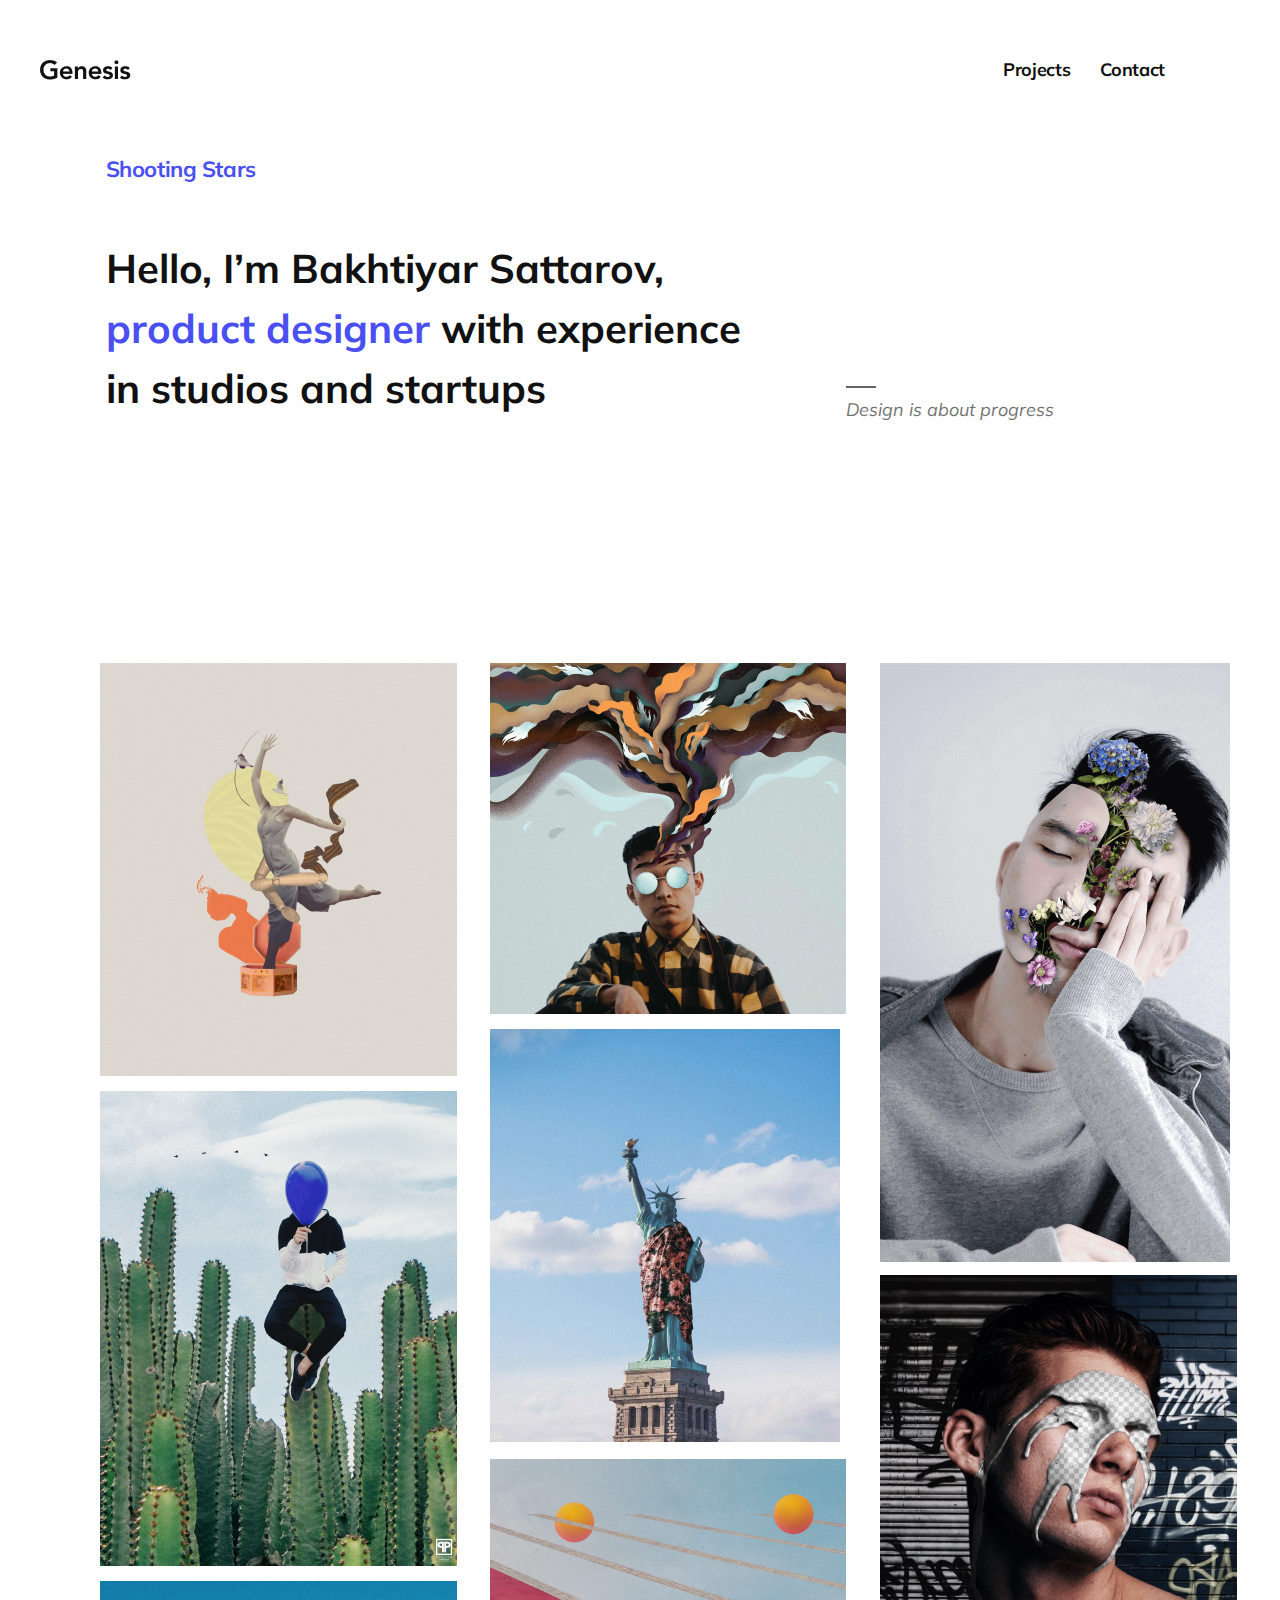
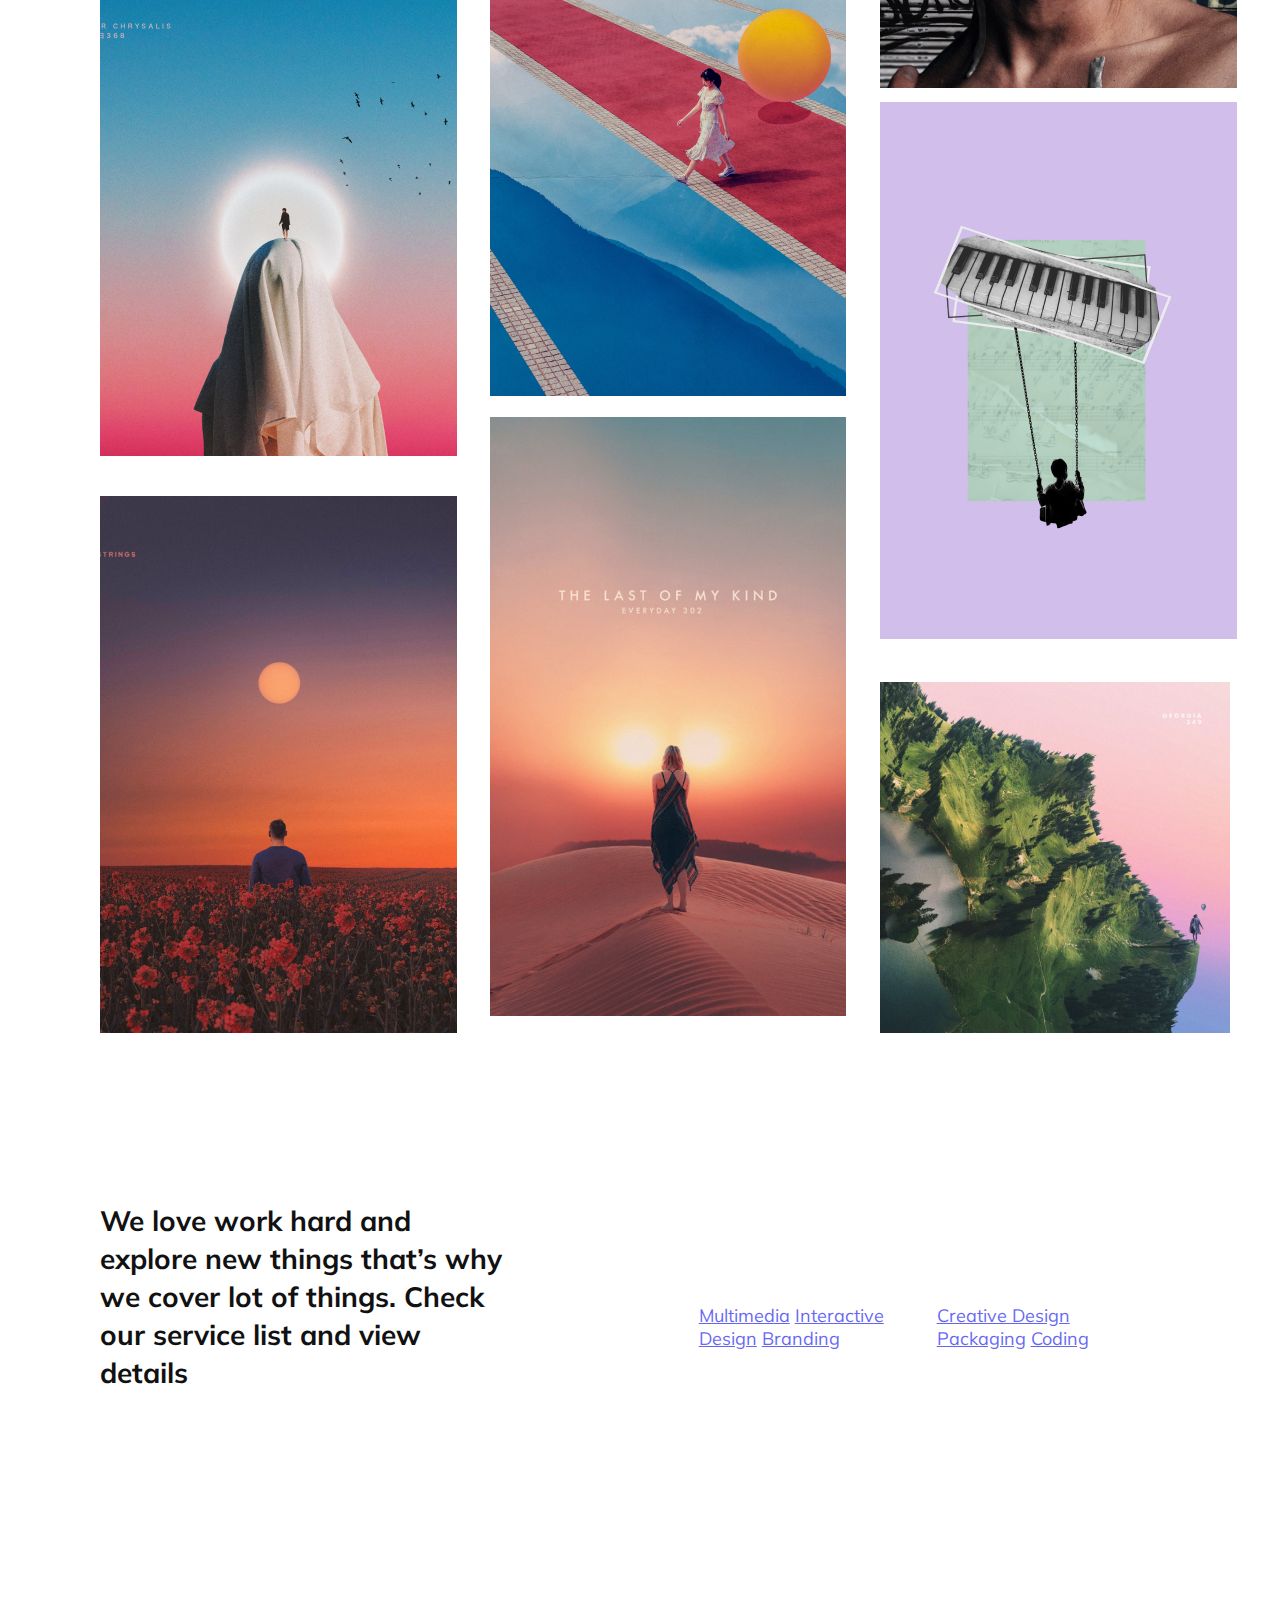
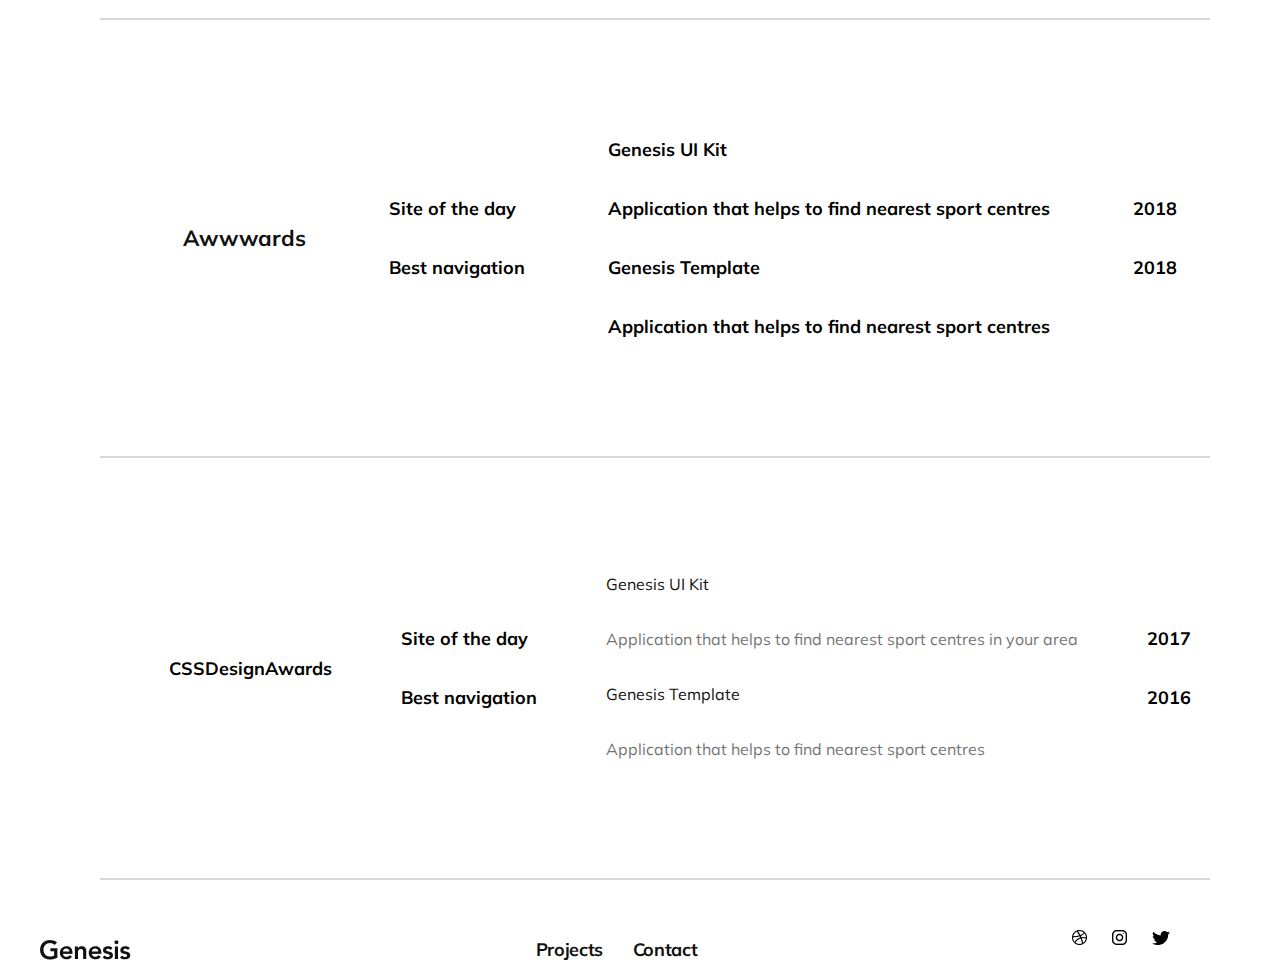
==== commit 69638b74: "changed the margine left to the borderline" ====
--- a/index.html
+++ b/index.html
@@ -159,11 +159,11 @@
                 </div>
                 
                 <div class="container-2-item3">
-                    <p>Genesis UI Kit</p>
-                    <p>Application that helps to find nearest sport centres
+                    <p class="item3bold">Genesis UI Kit</p>
+                    <p class="c2item3">Application that helps to find nearest sport centres
                         in your area</p>
-                    <p>Genesis Template</p>
-                    <p>Application that helps to find nearest sport centres</p>
+                    <p class="item3bold">Genesis Template</p>
+                    <p class="c2item3">Application that helps to find nearest sport centres</p>
                 </div>
               
                 <div class="container-2-item4">
--- a/Styles/index.css
+++ b/Styles/index.css
@@ -1497,7 +1497,7 @@
   height: 2px;
   max-width: 1110px;
   background: #D8D8D8;
-  margin-left: 200px;
+  margin-left: 100px;
 }
 
 .container-1 {
@@ -1510,7 +1510,7 @@
   -webkit-box-align: center;
       -ms-flex-align: center;
           align-items: center;
-  margin: 80px;
+  margin: 100px;
 }
 
 .container-1-item1 {
@@ -1597,7 +1597,7 @@
   -webkit-box-align: center;
       -ms-flex-align: center;
           align-items: center;
-  margin: 50px;
+  margin: 100px;
 }
 
 .container-2-item1 {
@@ -1622,9 +1622,6 @@
 }
 
 .container-2-item3 {
-  font-weight: 700;
-  font-size: 18px;
-  line-height: 23px;
   display: -webkit-box;
   display: -ms-flexbox;
   display: flex;
@@ -1634,6 +1631,22 @@
           flex-direction: column;
   -ms-flex-line-pack: distribute;
       align-content: space-around;
+}
+
+.item3bold {
+  font-weight: 400;
+  font-size: 16px;
+  line-height: 20px;
+  color: #111111;
+}
+
+.c2item3 {
+  font-weight: 400;
+  font-size: 16px;
+  line-height: 26px;
+  color: #111111;
+  mix-blend-mode: normal;
+  opacity: 0.6;
 }
 
 .container-2-item4 {
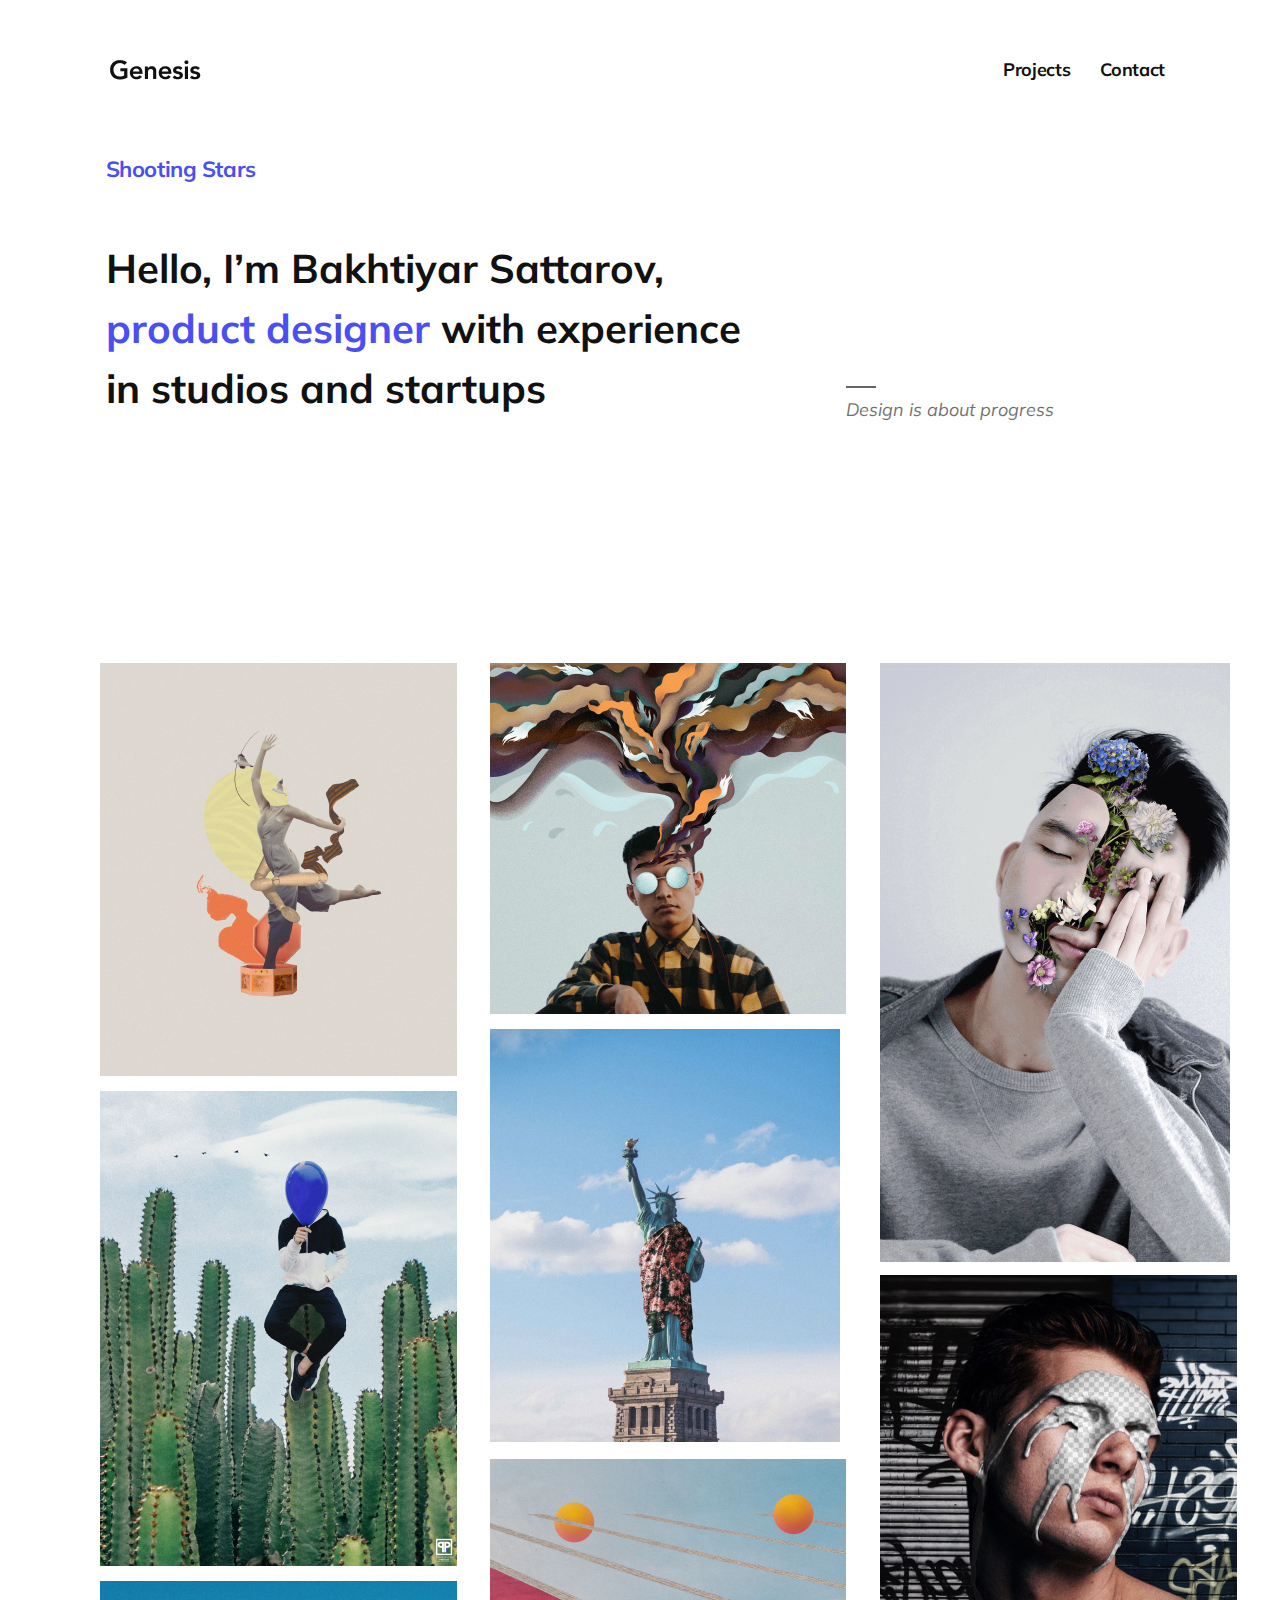
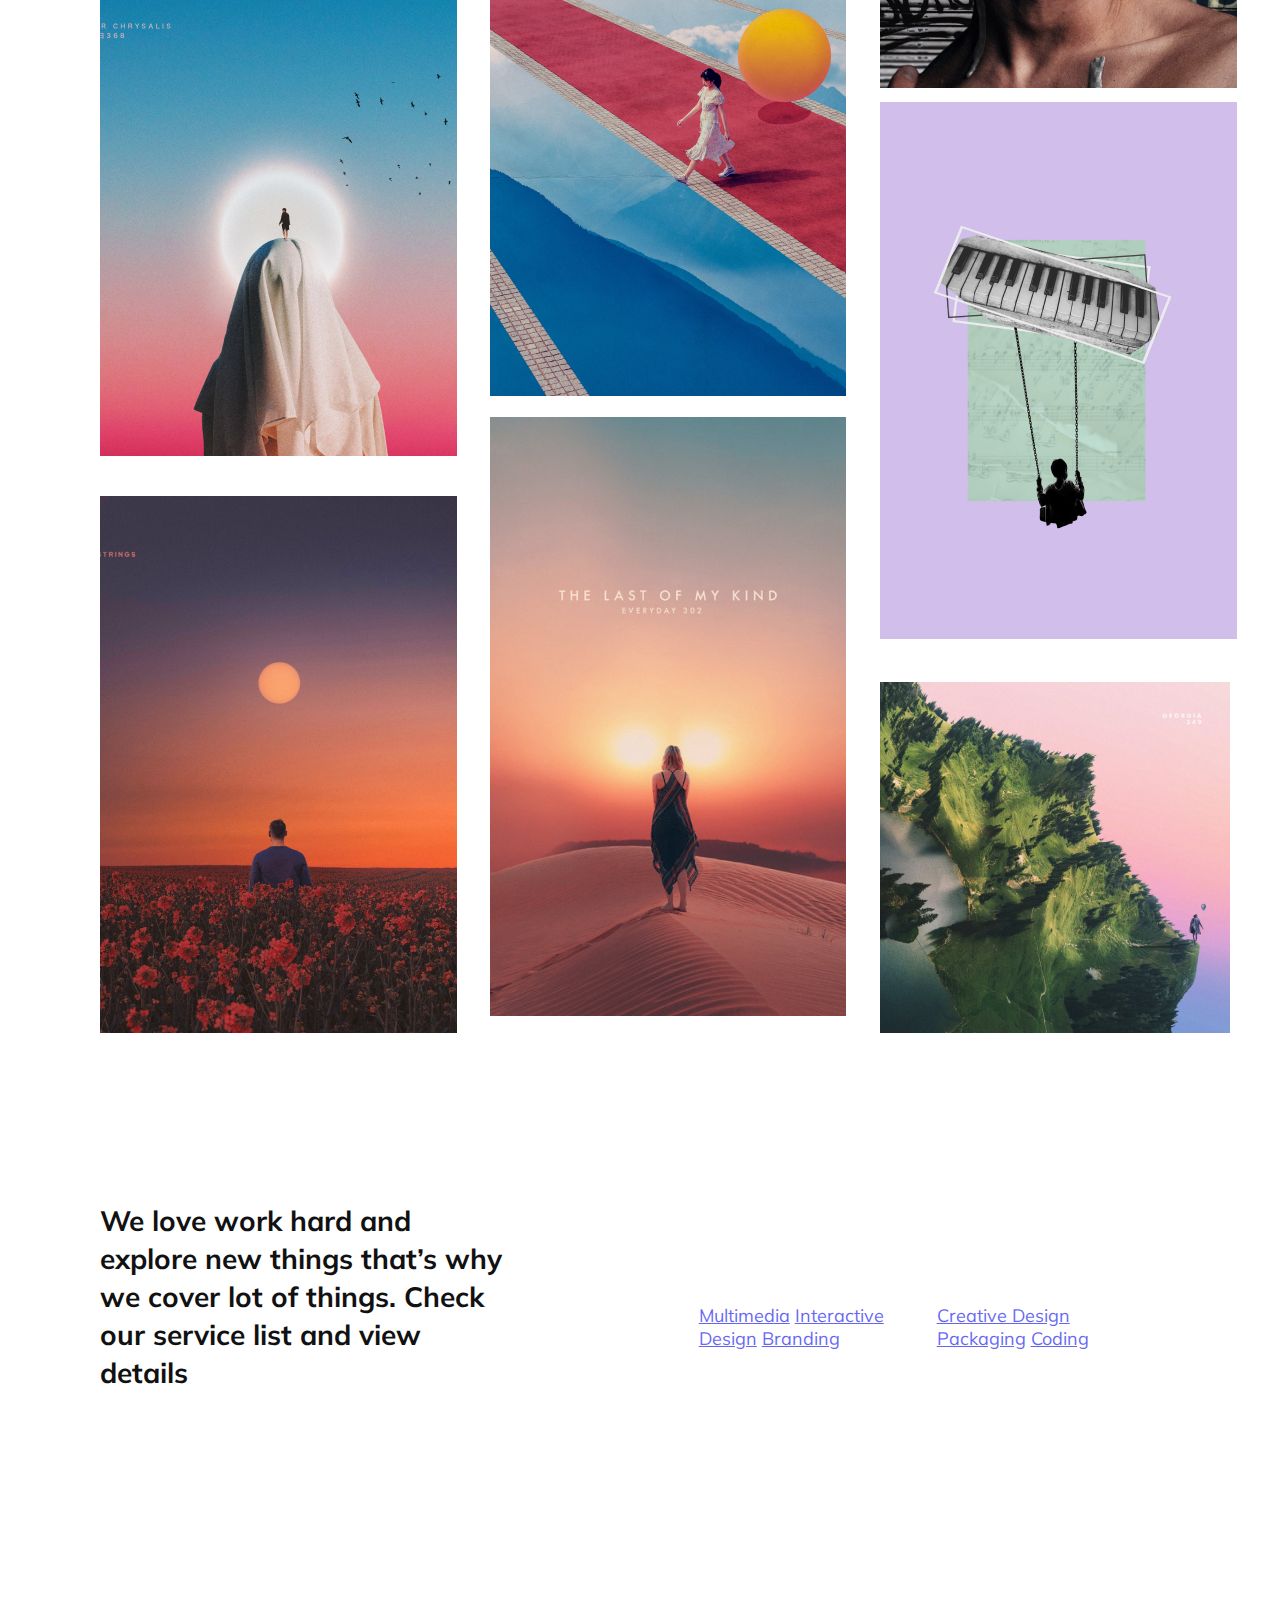
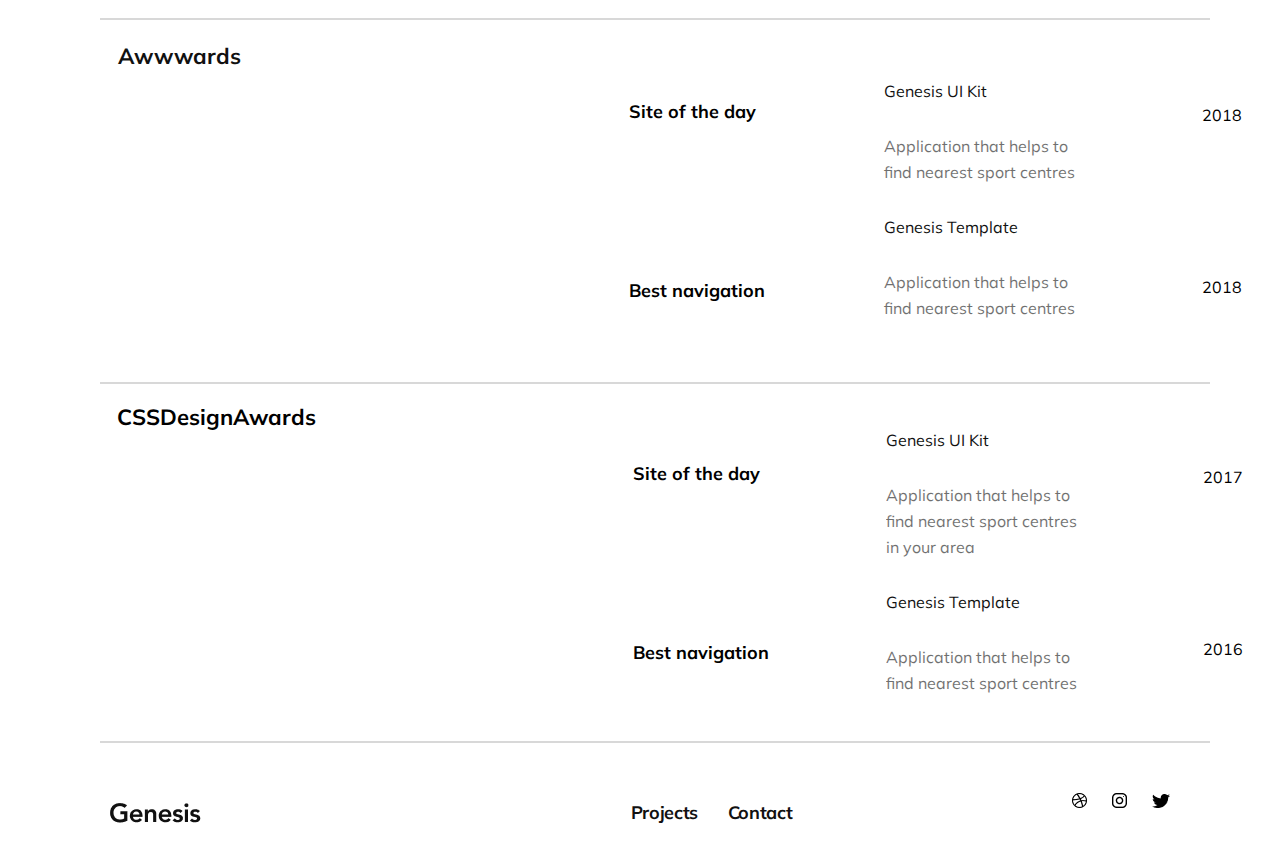
==== commit 5977083c: "done with footer" ====
--- a/index.html
+++ b/index.html
@@ -130,11 +130,11 @@
 
                 <div class="container-1-item3">
 
-                   <p class="item3strong">Genesis UI Kit</p> 
-                   <p class="item3"> Application that helps to find nearest sport centres</p>
+                   <p class="item3bold">Genesis UI Kit</p> 
+                   <p class="c2item3"> Application that helps to find nearest sport centres</p>
         
-                   <p class="item3strong">Genesis Template</p>
-                   <p class="item3">Application that helps to find nearest sport centres</p>
+                   <p class="item3bold">Genesis Template</p>
+                   <p class="c2item3">Application that helps to find nearest sport centres</p>
                 </div>
 
                <div class="container-1-item4"> 
--- a/Styles/index.css
+++ b/Styles/index.css
@@ -1510,7 +1510,6 @@
   -webkit-box-align: center;
       -ms-flex-align: center;
           align-items: center;
-  margin: 100px;
 }
 
 .container-1-item1 {
@@ -1518,6 +1517,8 @@
   font-size: 22px;
   line-height: 28px;
   color: #111111;
+  padding-bottom: 290px;
+  padding-right: 200px;
 }
 
 .container-1-item2 {
@@ -1531,8 +1532,8 @@
   -webkit-box-direction: normal;
       -ms-flex-direction: column;
           flex-direction: column;
-  -ms-flex-line-pack: distribute;
-      align-content: space-around;
+  gap: 120px;
+  padding-left: 70px;
 }
 
 .container-1-item3 {
@@ -1551,9 +1552,6 @@
 }
 
 .container-1-item4 {
-  font-weight: 700;
-  font-size: 18px;
-  line-height: 23px;
   display: -webkit-box;
   display: -ms-flexbox;
   display: flex;
@@ -1561,8 +1559,10 @@
   -webkit-box-direction: normal;
       -ms-flex-direction: column;
           flex-direction: column;
-  -ms-flex-line-pack: distribute;
-      align-content: space-around;
+  gap: 120px;
+  font-weight: 400;
+  font-size: 16px;
+  line-height: 20px;
 }
 
 .strong1 {
@@ -1597,13 +1597,14 @@
   -webkit-box-align: center;
       -ms-flex-align: center;
           align-items: center;
-  margin: 100px;
 }
 
 .container-2-item1 {
   font-weight: 700;
-  font-size: 18px;
+  font-size: 22px;
   line-height: 23px;
+  padding-bottom: 290px;
+  padding-right: 200px;
 }
 
 .container-2-item2 {
@@ -1617,8 +1618,7 @@
   -webkit-box-direction: normal;
       -ms-flex-direction: column;
           flex-direction: column;
-  -ms-flex-line-pack: distribute;
-      align-content: space-around;
+  gap: 120px;
 }
 
 .container-2-item3 {
@@ -1647,12 +1647,13 @@
   color: #111111;
   mix-blend-mode: normal;
   opacity: 0.6;
+  width: 200px;
 }
 
 .container-2-item4 {
-  font-weight: 700;
-  font-size: 18px;
-  line-height: 23px;
+  font-weight: 400;
+  font-size: 16px;
+  line-height: 20px;
   display: -webkit-box;
   display: -ms-flexbox;
   display: flex;
@@ -1660,8 +1661,7 @@
   -webkit-box-direction: normal;
       -ms-flex-direction: column;
           flex-direction: column;
-  -ms-flex-line-pack: distribute;
-      align-content: space-around;
+  gap: 120px;
 }
 
 /* Project Details Page START */
@@ -1731,6 +1731,18 @@
 }
 
 /* Footer starts */
+.footer {
+  height: 80px;
+}
+
+.logo {
+  padding-left: 70px;
+}
+
+.links {
+  padding-left: 160px;
+}
+
 .socialslogo img {
   margin-top: 20px;
   margin: 10px;
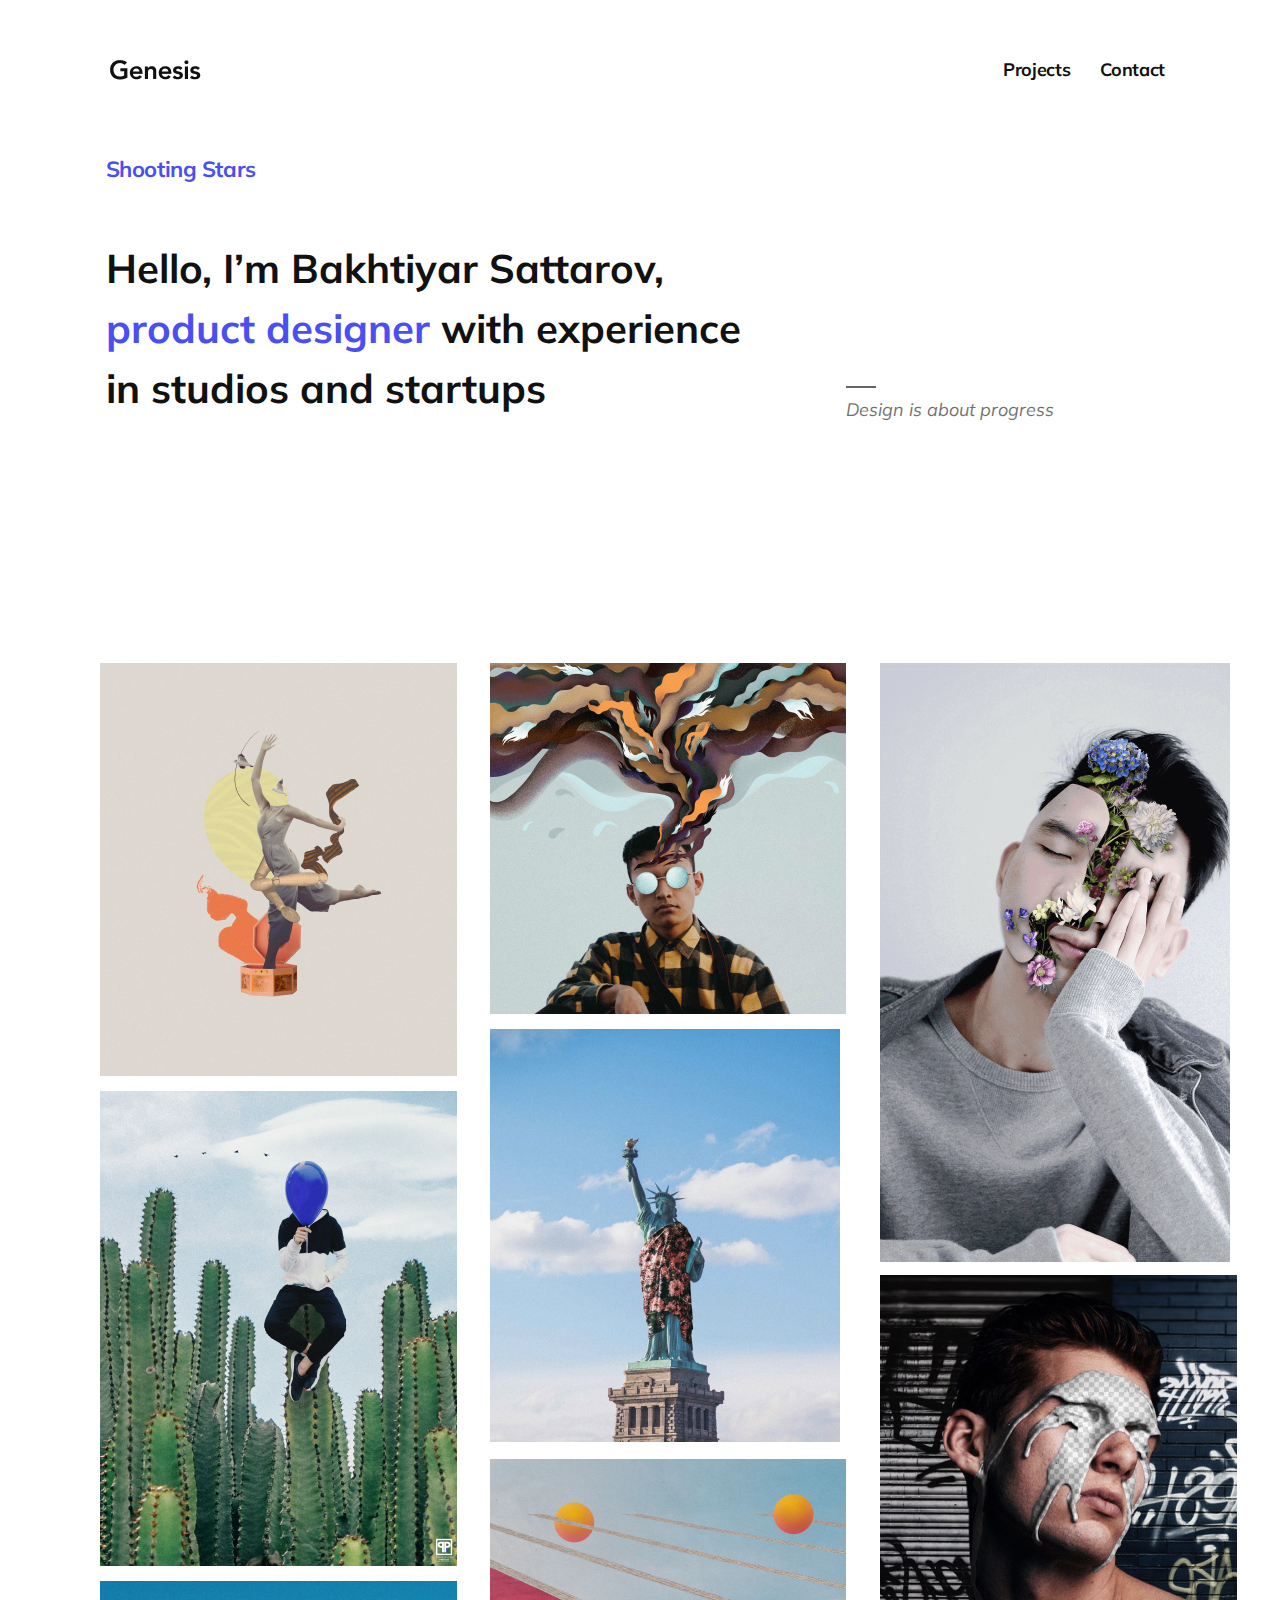
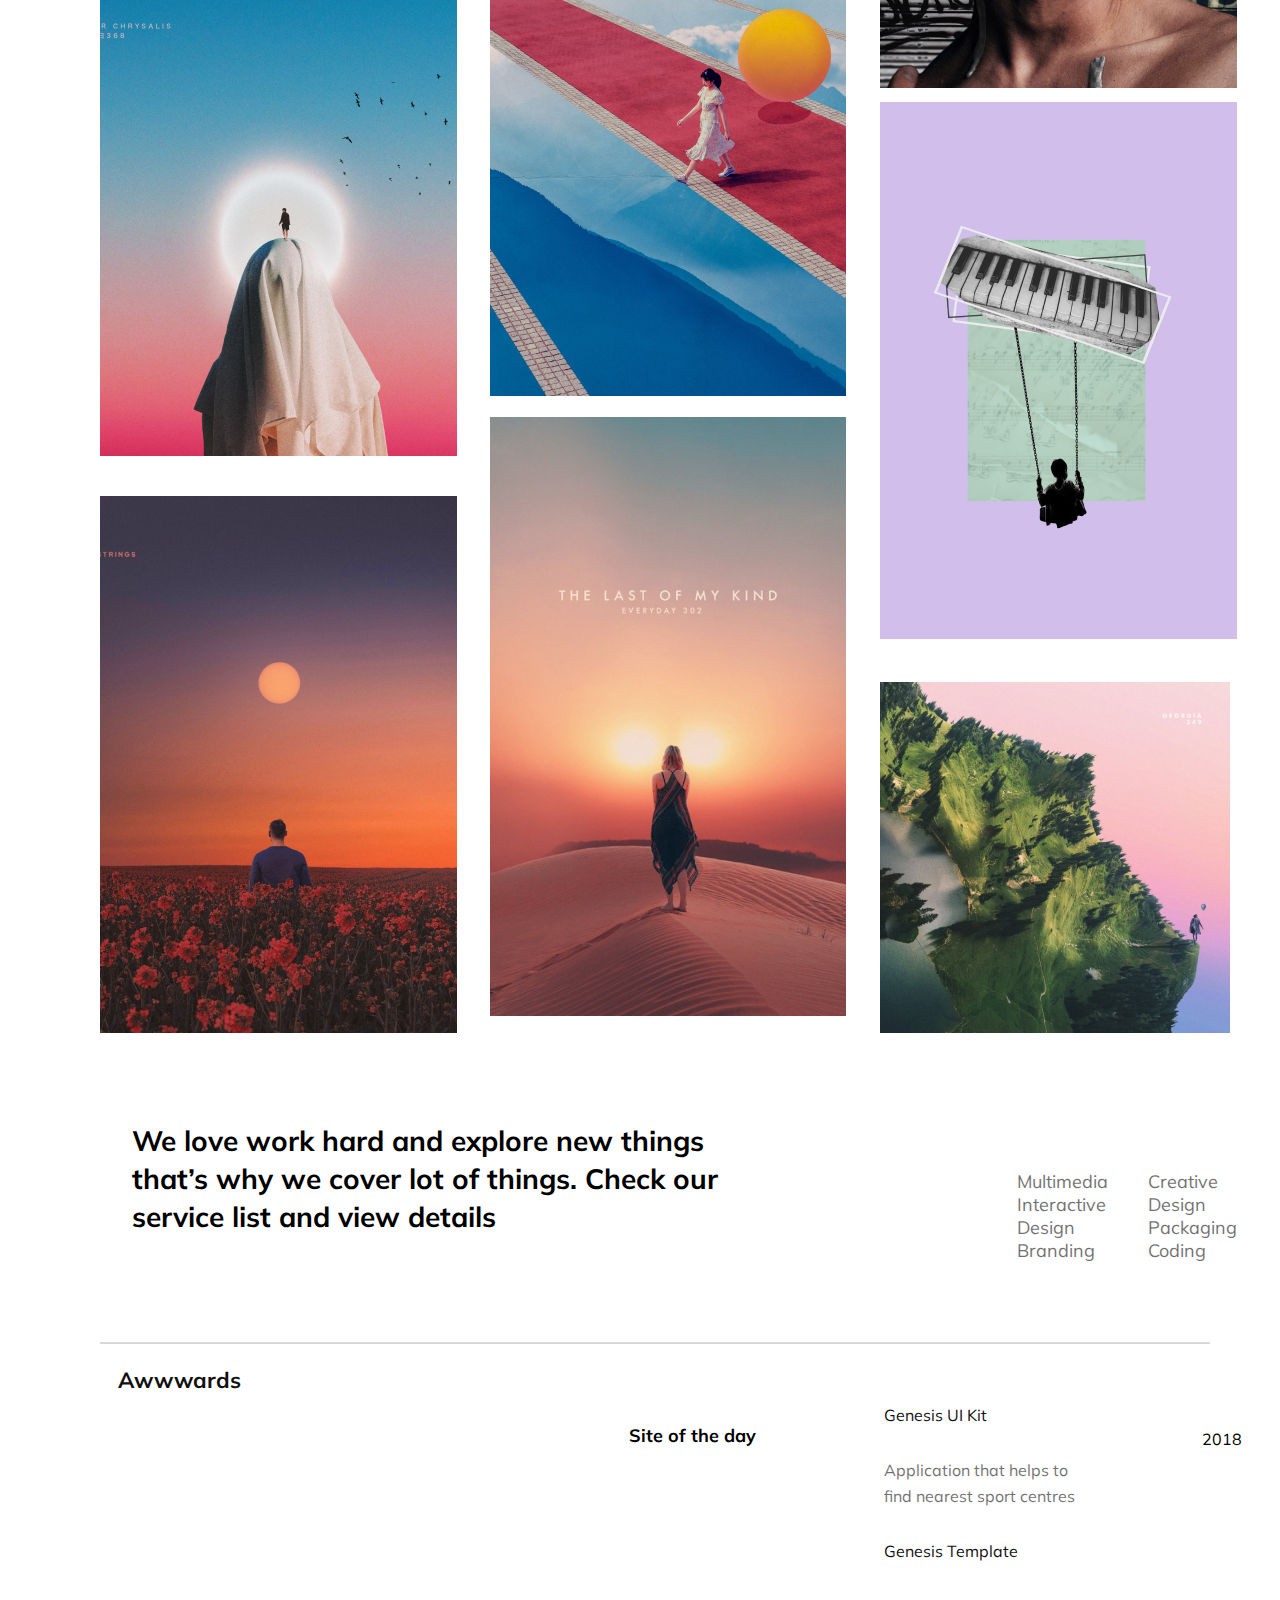
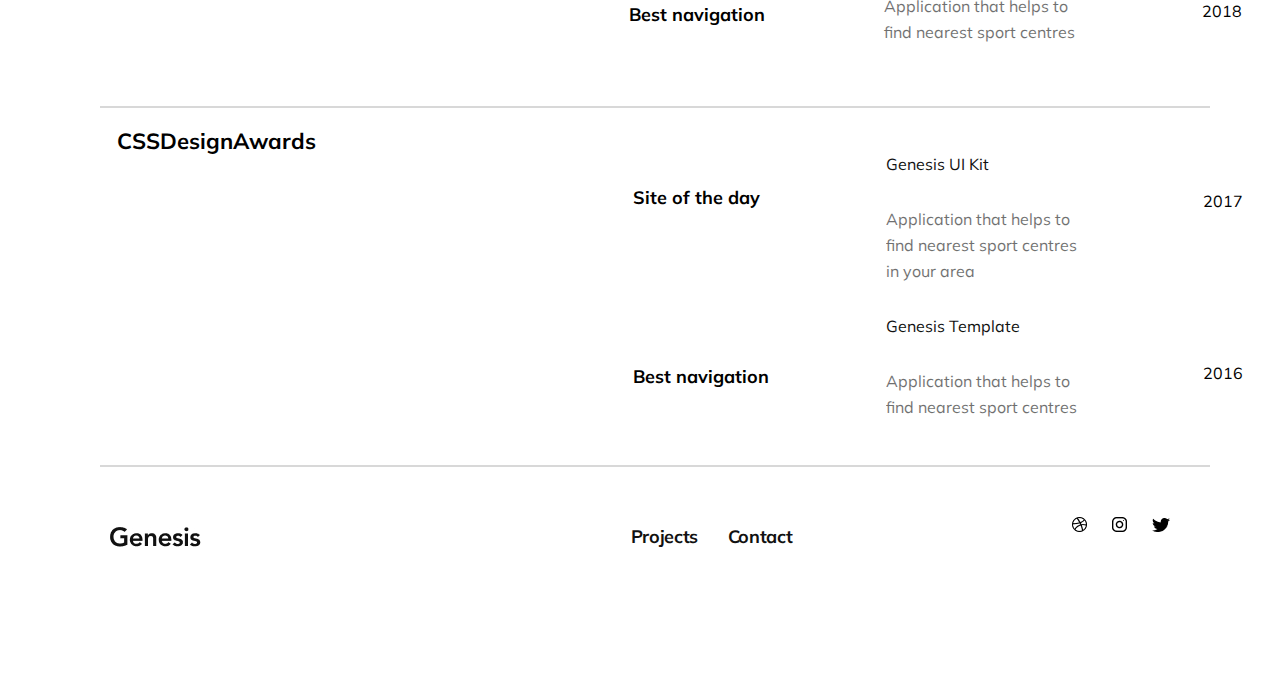
==== commit 42d4882f: "done with index.scss and index.html" ====
--- a/index.html
+++ b/index.html
@@ -94,19 +94,24 @@
     <!--Main section-3-->
         </section>
         <section class="welovetext">
-          <p class="welovepara">We love work hard and explore new things 
-            that’s why we cover lot of things. Check our 
-            service list and view details</p>
+            <div class="welovepara">
+                <p>We love work hard and explore new things 
+                    that’s why we cover lot of things. Check our 
+                    service list and view details</p>
+            </div>
+         
+
           <div class="multimedia">
-            <ul>
-                <a href="#">Multimedia</a>
-                <a href="#">Interactive Design</a>
-                <a href="#">Branding</a>
+
+            <ul class="linksm">
+                <li><a class="linkm" href="#">Multimedia</a></li>
+                <li><a class="linkm" href="#">Interactive Design</a></li>
+                <li><a class="linkm" href="#">Branding</a></li>
             </ul>
-            <ul>
-                <a href="#">Creative Design</a>
-                <a href="#">Packaging</a>
-                <a href="#">Coding</a>
+            <ul class="linksm">
+                <li> <a class="linkm" href="#">Creative Design</a> </li>
+                <li> <a class="linkm" href="#">Packaging</a></li>
+                <li> <a class="linkm" href="#">Coding</a></li>
             </ul>
           </div>
         </section>
--- a/Styles/index.css
+++ b/Styles/index.css
@@ -1451,32 +1451,31 @@
 /* Grid-container Ends*/
 /* Welovetext Starts*/
 .welovetext {
-  color: #111111;
   display: -webkit-box;
   display: -ms-flexbox;
   display: flex;
-  -webkit-box-pack: justify;
-      -ms-flex-pack: justify;
-          justify-content: space-between;
+  -webkit-box-pack: center;
+      -ms-flex-pack: center;
+          justify-content: center;
   -webkit-box-align: center;
       -ms-flex-align: center;
           align-items: center;
-  margin: 100px;
+  width: 1079px;
+  height: 206px;
+  padding-left: 100px;
 }
 
 .welovepara {
-  width: 635px;
+  width: 595px;
   height: 251px;
   font-weight: 700;
   font-size: 28px;
   line-height: 38px;
+  padding-bottom: 40px;
+  padding-right: 340px;
 }
 
 .multimedia {
-  font-weight: 400;
-  font-size: 18px;
-  line-height: 23px;
-  opacity: 0.6;
   display: -webkit-box;
   display: -ms-flexbox;
   display: flex;
@@ -1484,10 +1483,25 @@
   -webkit-box-direction: normal;
       -ms-flex-direction: row;
           flex-direction: row;
-  -webkit-box-pack: end;
-      -ms-flex-pack: end;
-          justify-content: flex-end;
-  margin: 150px;
+  -webkit-box-pack: center;
+      -ms-flex-pack: center;
+          justify-content: center;
+  width: 80px;
+  height: 170px;
+}
+
+.linksm {
+  list-style-type: none;
+}
+
+.linkm {
+  text-decoration: none;
+  font-weight: 400;
+  font-size: 18px;
+  line-height: 23px;
+  color: #111111;
+  mix-blend-mode: normal;
+  opacity: 0.6;
 }
 
 /* Welovetext Ends*/
